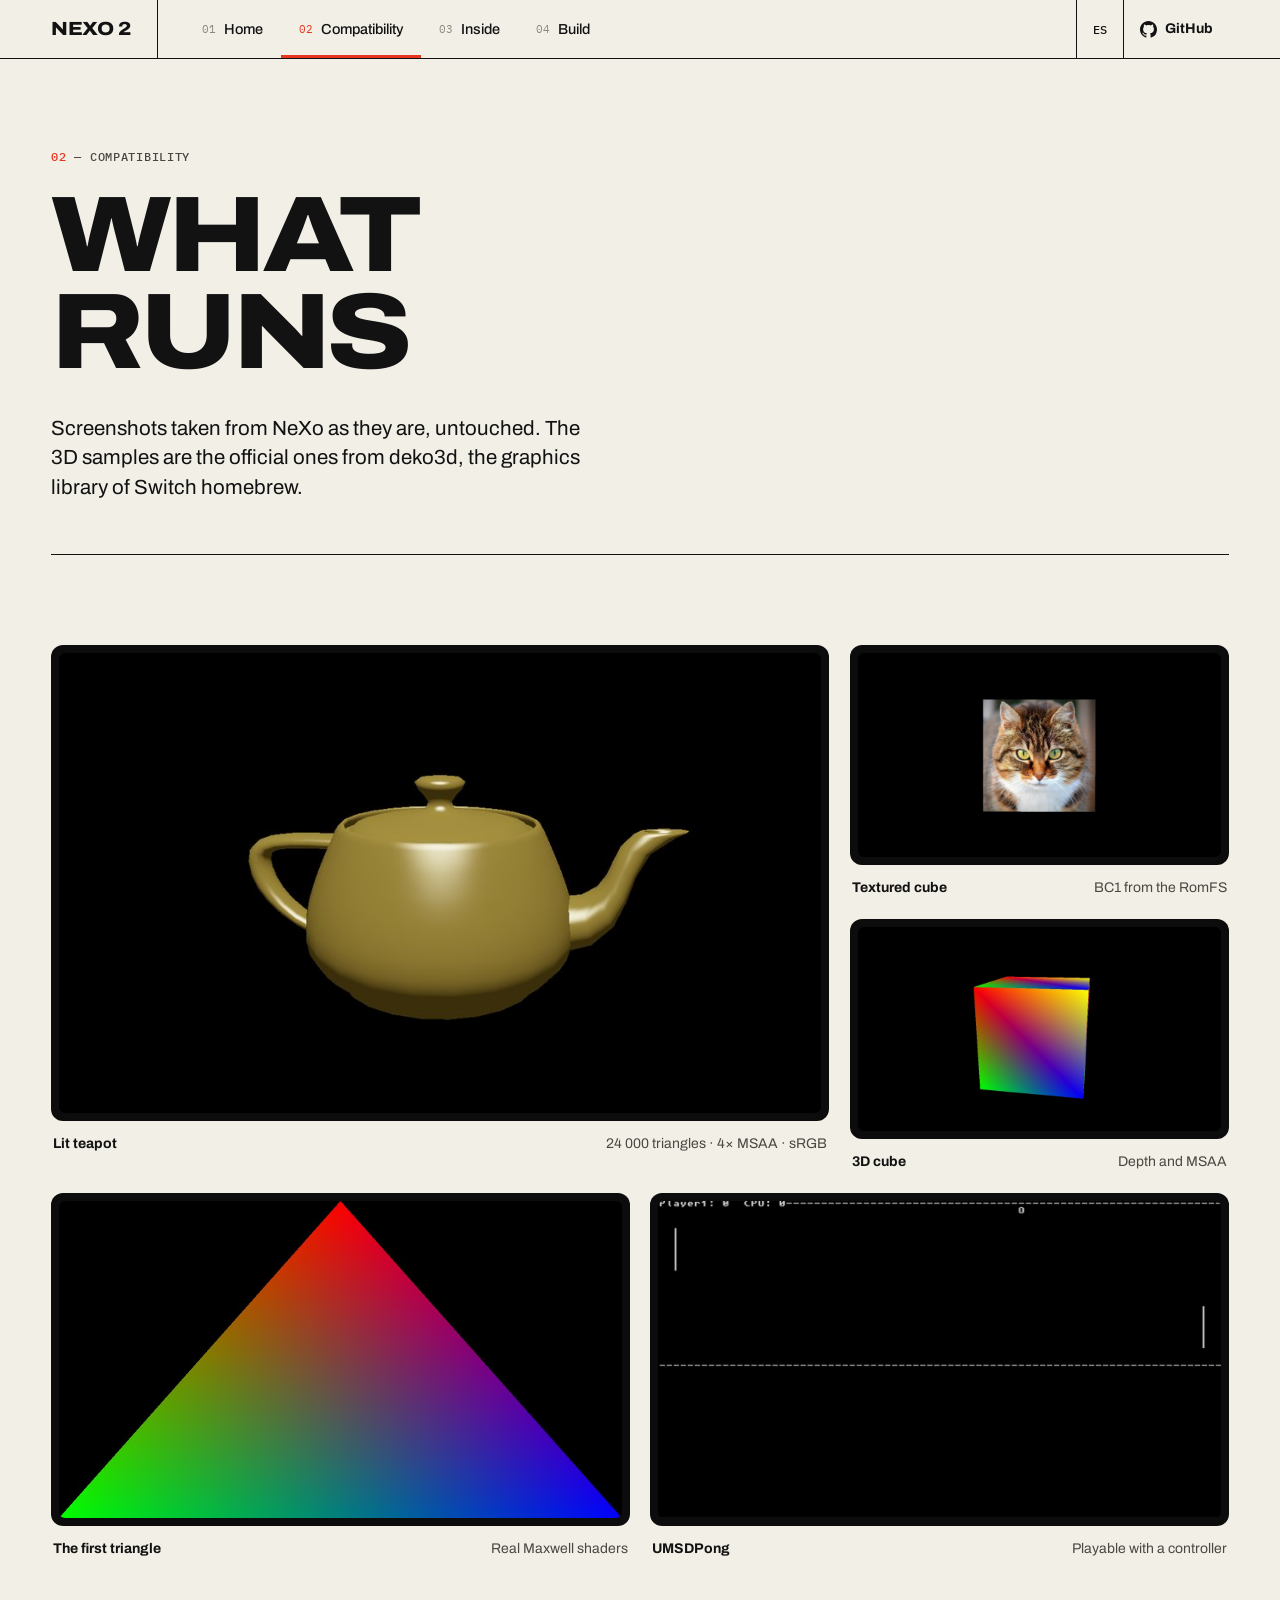
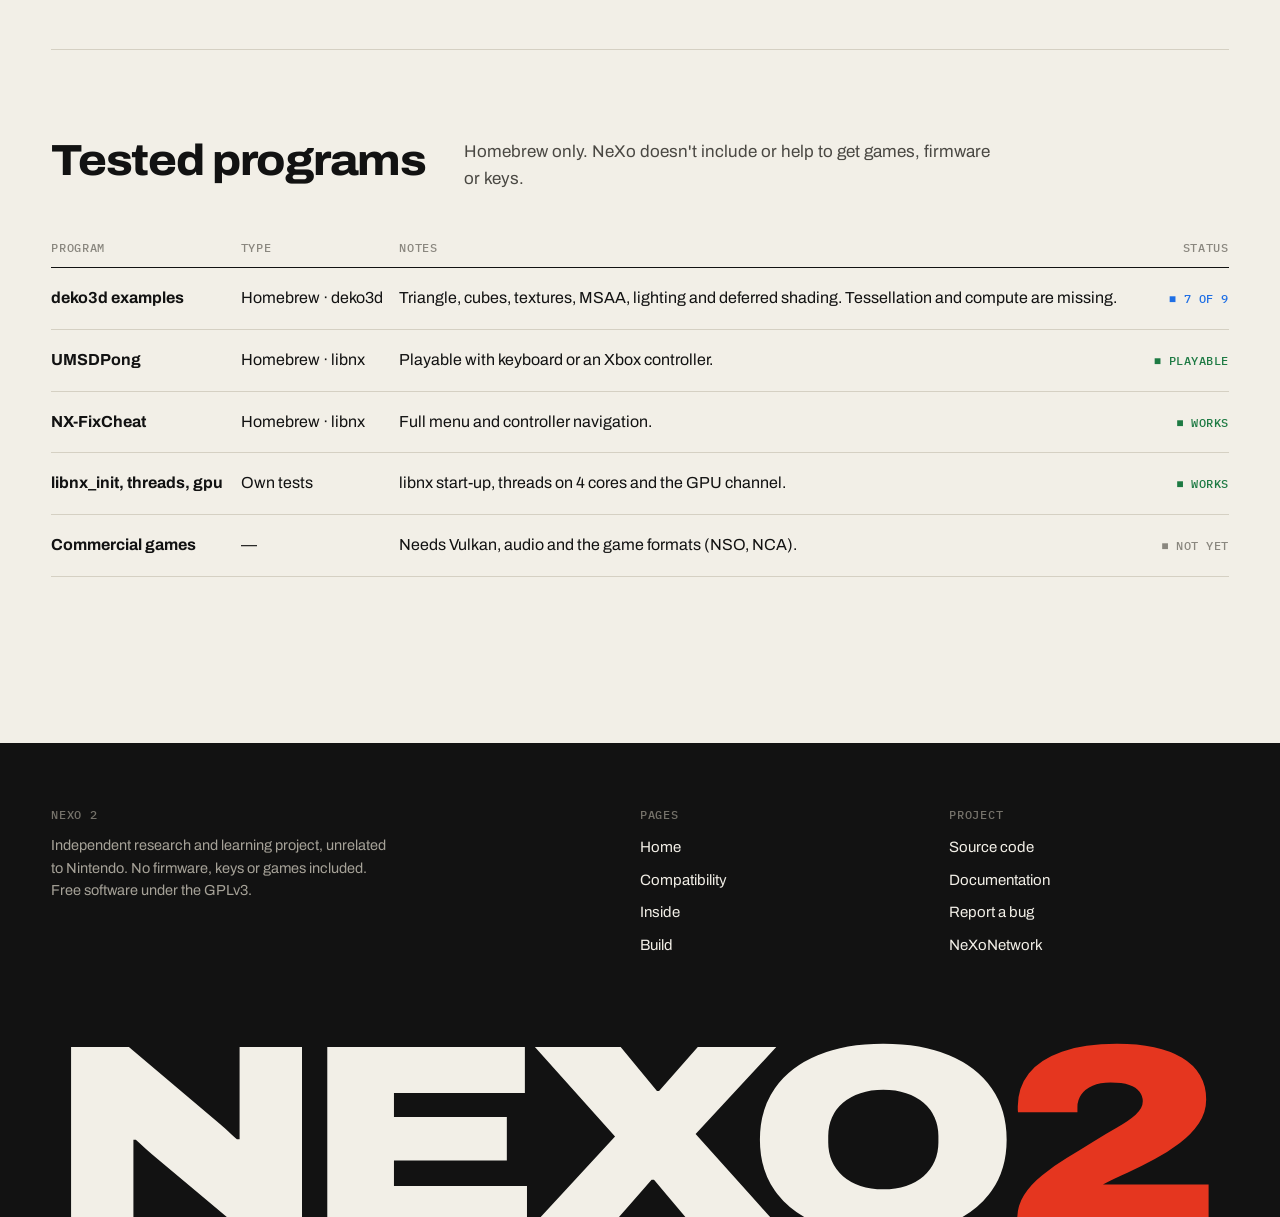
==== compatibilidad.html @ 22debaeb "Redesign NeXo 2 site into multi-page layout The project site has been reworked into a cleaner, multi" ====
<!DOCTYPE html>
<html lang="es">
<head>
  <meta charset="UTF-8">
  <meta name="viewport" content="width=device-width, initial-scale=1">
  <title data-i18n="meta.compat">Compatibilidad — NeXo 2</title>
  <meta name="description" content="Lo que ya funciona en NeXo 2: capturas reales y la lista de programas probados.">
  <meta name="theme-color" content="#f2efe7">
  <meta property="og:title" content="Compatibilidad — NeXo 2">
  <meta property="og:description" content="Lo que ya funciona en NeXo 2: capturas reales y la lista de programas probados.">
  <meta property="og:image" content="assets/og.jpg">
  <meta property="og:type" content="website">
  <meta name="twitter:card" content="summary_large_image">
  <link rel="icon" type="image/png" href="assets/favicon.png">
  <link rel="apple-touch-icon" href="assets/apple-touch-icon.png">
  <link rel="preload" href="assets/fonts/archivo.woff2" as="font" type="font/woff2" crossorigin>
  <link rel="stylesheet" href="style.css">
  <script>document.documentElement.classList.add("js")</script>
</head>
<body>
<a class="skip" href="#main" data-i18n="skip">Saltar al contenido</a>
<header class="top">
  <div class="page top-inner">
    <a class="mark" href="index.html" aria-label="NeXo 2, inicio"><img src="assets/logo.png" alt="" width="30" height="20">NeXo 2</a>
    <nav class="menu" id="menu" aria-label="Principal">
      <a href="index.html"><span>01</span><em data-i18n="nav.home" style="font-style:normal">Inicio</em></a>
      <a href="compatibilidad.html" aria-current="page"><span>02</span><em data-i18n="nav.compat" style="font-style:normal">Compatibilidad</em></a>
      <a href="por-dentro.html"><span>03</span><em data-i18n="nav.inside" style="font-style:normal">Por dentro</em></a>
      <a href="compilar.html"><span>04</span><em data-i18n="nav.build" style="font-style:normal">Compilar</em></a>
    </nav>
    <div class="tools">
      <button class="lang" id="lang" type="button" aria-label="Cambiar idioma / Change language">EN</button>
      <a class="gh" href="https://github.com/NeXoNetwork/NeXo2-emu"><svg viewBox="0 0 16 16" aria-hidden="true"><path d="M8 0C3.58 0 0 3.58 0 8c0 3.54 2.29 6.53 5.47 7.59.4.07.55-.17.55-.38 0-.19-.01-.82-.01-1.49-2.01.37-2.53-.49-2.69-.94-.09-.23-.48-.94-.82-1.13-.28-.15-.68-.52-.01-.53.63-.01 1.08.58 1.23.82.72 1.21 1.87.87 2.33.66.07-.52.28-.87.51-1.07-1.78-.2-3.64-.89-3.64-3.95 0-.87.31-1.59.82-2.15-.08-.2-.36-1.02.08-2.12 0 0 .67-.21 2.2.82.64-.18 1.32-.27 2-.27.68 0 1.36.09 2 .27 1.53-1.04 2.2-.82 2.2-.82.44 1.1.16 1.92.08 2.12.51.56.82 1.27.82 2.15 0 3.07-1.87 3.75-3.65 3.95.29.25.54.73.54 1.48 0 1.07-.01 1.93-.01 2.2 0 .21.15.46.55.38A8.013 8.013 0 0016 8c0-4.42-3.58-8-8-8z"/></svg><b>GitHub</b></a>
      <button class="burger" id="burger" type="button" aria-label="Menú" aria-expanded="false" aria-controls="menu"><i></i><i></i></button>
    </div>
  </div>
</header>

<main id="main" class="page">
  <section class="page-head reveal-group">
    <div class="page-head-grid">
      <div>
        <span class="label"><span class="red">02</span> — <span data-i18n="nav.compat">Compatibilidad</span></span>
        <h1 class="title" data-i18n-lines="nav.compat.h"><span class="line"><span style="--d:0.00s">Lo que</span></span><span class="line"><span style="--d:0.08s">ya corre</span></span></h1>
        <p class="lede reveal" style="--d:.25s" data-i18n="compat.lede">Capturas sacadas de NeXo tal cual, sin retocar. Los ejemplos 3D son los oficiales de deko3d, la librería gráfica del homebrew de Switch.</p>
      </div>
      
    </div>
  </section>

  <section class="block">
    <div class="shots">
      <figure class="shot big reveal" style="--d:0s">
        <div class="frame"><div><img src="assets/shot-teapot.jpg" alt="Tetera con luz" loading="lazy" width="960" height="540"></div></div>
        <figcaption><b data-i18n="c.teapot.t">Tetera con luz</b><span data-i18n="c.teapot">24&nbsp;000 triángulos · 4× MSAA · sRGB</span></figcaption>
      </figure>
      <figure class="shot  reveal" style="--d:.08s">
        <div class="frame"><div><img src="assets/shot-texture.jpg" alt="Cubo con textura" loading="lazy" width="960" height="540"></div></div>
        <figcaption><b data-i18n="c.tex.t">Cubo con textura</b><span data-i18n="c.tex">BC1 desde la RomFS</span></figcaption>
      </figure>
      <figure class="shot  reveal" style="--d:.16s">
        <div class="frame"><div><img src="assets/shot-msaa.jpg" alt="Cubo 3D" loading="lazy" width="960" height="540"></div></div>
        <figcaption><b data-i18n="c.msaa.t">Cubo 3D</b><span data-i18n="c.msaa">Profundidad y MSAA</span></figcaption>
      </figure>
      <figure class="shot half reveal" style="--d:0s">
        <div class="frame"><div><img src="assets/shot-triangle.jpg" alt="El primer triángulo" loading="lazy" width="960" height="540"></div></div>
        <figcaption><b data-i18n="c.tri.t">El primer triángulo</b><span data-i18n="c.tri">Shaders Maxwell reales</span></figcaption>
      </figure>
      <figure class="shot half reveal" style="--d:.08s">
        <div class="frame"><div><img src="assets/screen-pong.png" alt="UMSDPong" loading="lazy" width="960" height="540"></div></div>
        <figcaption><b data-i18n="c.pong.t">UMSDPong</b><span data-i18n="c.pong">Jugable con mando</span></figcaption>
      </figure>
    </div>
  </section>

  <section class="block">
    <div class="block-head reveal">
      <h2 data-i18n="c.list">Programas probados</h2>
      <p data-i18n="c.listnote">Sólo homebrew. NeXo no incluye ni ayuda a conseguir juegos, firmware ni claves.</p>
    </div>
    <table class="table reveal">
      <thead><tr><th data-i18n="c.th1">Programa</th><th data-i18n="c.th2">Tipo</th><th data-i18n="c.th3">Notas</th><th data-i18n="c.th4">Estado</th></tr></thead>
      <tbody>
        <tr><td>deko3d examples</td><td>Homebrew · deko3d</td><td data-i18n="c.n1">Triángulo, cubos, texturas, MSAA, iluminación y deferred shading. Faltan teselado y compute.</td><td><span class="state part" data-i18n="c.s1">7 de 9</span></td></tr>
        <tr><td>UMSDPong</td><td>Homebrew · libnx</td><td data-i18n="c.n2">Se juega con teclado o mando de Xbox.</td><td><span class="state ok" data-i18n="c.s2">Jugable</span></td></tr>
        <tr><td>NX-FixCheat</td><td>Homebrew · libnx</td><td data-i18n="c.n3">Menú completo y navegación con el mando.</td><td><span class="state ok" data-i18n="c.s3">Funciona</span></td></tr>
        <tr><td>libnx_init, threads, gpu</td><td data-i18n="c.own">Tests propios</td><td data-i18n="c.n4">Arranque de libnx, hilos en 4 núcleos y canal de la GPU.</td><td><span class="state ok" data-i18n="c.s3">Funciona</span></td></tr>
        <tr><td data-i18n="c.games">Juegos comerciales</td><td>—</td><td data-i18n="c.n5">Faltan Vulkan, audio y los formatos de juego (NSO, NCA).</td><td><span class="state no" data-i18n="c.s5">Todavía no</span></td></tr>
      </tbody>
    </table>
  </section>
</main>
<footer class="foot">
  <div class="page">
    <div class="foot-grid">
      <div>
        <h4 data-i18n="foot.about">NeXo 2</h4>
        <p data-i18n="foot.legal">Proyecto independiente de investigación y aprendizaje, sin relación con Nintendo. No incluye firmware, claves ni juegos. Software libre bajo GPLv3.</p>
      </div>
      <div>
        <h4 data-i18n="foot.pages">Páginas</h4>
        <ul>
          <li><a href="index.html" data-i18n="nav.home">Inicio</a></li>
          <li><a href="compatibilidad.html" data-i18n="nav.compat">Compatibilidad</a></li>
          <li><a href="por-dentro.html" data-i18n="nav.inside">Por dentro</a></li>
          <li><a href="compilar.html" data-i18n="nav.build">Compilar</a></li>
        </ul>
      </div>
      <div>
        <h4 data-i18n="foot.project">Proyecto</h4>
        <ul>
          <li><a href="https://github.com/NeXoNetwork/NeXo2-emu" data-i18n="foot.code">Código fuente</a></li>
          <li><a href="https://github.com/NeXoNetwork/NeXo2-emu/tree/main/docs" data-i18n="foot.docs">Documentación</a></li>
          <li><a href="https://github.com/NeXoNetwork/NeXo2-emu/issues" data-i18n="foot.bug">Reportar un error</a></li>
          <li><a href="https://github.com/NeXoNetwork">NeXoNetwork</a></li>
        </ul>
      </div>
    </div>
    <p class="foot-word" aria-hidden="true">NeXo<span>2</span></p>
  </div>
</footer>
<script src="main.js"></script>
</body>
</html>
---- style.css ----
/* NeXo 2 — web
   Claro y editorial: papel, tinta y un solo rojo. Fuentes alojadas aqui mismo
   (Archivo e IBM Plex Mono, licencia SIL OFL), sin depender de servicios externos. */

@font-face {
  font-family: "Archivo";
  src: url("assets/fonts/archivo.woff2") format("woff2-variations"), url("assets/fonts/archivo.woff2") format("woff2");
  font-weight: 100 900;
  font-stretch: 62% 125%;
  font-display: swap;
}
@font-face { font-family: "Plex Mono"; src: url("assets/fonts/plex-mono-400.woff2") format("woff2"); font-weight: 400; font-display: swap; }
@font-face { font-family: "Plex Mono"; src: url("assets/fonts/plex-mono-500.woff2") format("woff2"); font-weight: 500; font-display: swap; }

:root {
  --paper: #f2efe7;
  --paper-2: #e9e5da;
  --ink: #121212;
  --ink-2: #4a4843;
  --ink-3: #8a877f;
  --rule: #d5d0c3;
  --red: #e5361f;
  --blue: #1f6fe5;
  --ok: #1d7a43;
  --sans: "Archivo", "Helvetica Neue", Arial, sans-serif;
  --mono: "Plex Mono", ui-monospace, Consolas, monospace;
  --ease: cubic-bezier(.2, .75, .1, 1);
  --pad: clamp(20px, 4vw, 56px);
}

@view-transition { navigation: auto; }   /* fundido suave entre paginas (navegadores que lo soportan) */
::view-transition-old(root) { animation: vt-out .28s ease both; }
::view-transition-new(root) { animation: vt-in .45s var(--ease) both; }
@keyframes vt-out { to { opacity: 0; transform: translateY(-6px); } }
@keyframes vt-in { from { opacity: 0; transform: translateY(10px); } }

*, *::before, *::after { box-sizing: border-box; }
html { -webkit-text-size-adjust: 100%; }
body {
  margin: 0; background: var(--paper); color: var(--ink);
  font: 400 17px/1.55 var(--sans); font-stretch: 100%;
  -webkit-font-smoothing: antialiased;
}
img { display: block; max-width: 100%; height: auto; }
a { color: inherit; }
::selection { background: var(--red); color: var(--paper); }
:focus-visible { outline: 2px solid var(--red); outline-offset: 3px; }
code, .mono { font-family: var(--mono); font-size: .88em; }

.page { padding-inline: var(--pad); max-width: 1440px; margin: 0 auto; }
.skip { position: absolute; left: -999px; }
.skip:focus { left: 16px; top: 12px; z-index: 99; background: var(--ink); color: var(--paper); padding: 8px 12px; }

/* ---------- Cabecera ---------- */
.top {
  position: sticky; top: 0; z-index: 40; background: var(--paper);
  border-bottom: 1px solid var(--ink);
}
.top-inner { display: grid; grid-template-columns: auto 1fr auto; align-items: stretch; height: 58px; }
.mark {
  display: flex; align-items: center; gap: 10px; padding-right: 26px; margin-right: 26px;
  border-right: 1px solid var(--ink); text-decoration: none;
  font-weight: 800; font-stretch: 112%; font-size: 19px; letter-spacing: -.02em; text-transform: uppercase;
}
.mark img { display: none; }
.menu { display: flex; align-items: stretch; }
.menu a {
  display: flex; align-items: center; gap: 8px; padding: 0 18px; text-decoration: none;
  font-size: 14.5px; font-weight: 500; position: relative; overflow: hidden;
}
.menu a span { font: 400 11px var(--mono); color: var(--ink-3); }
.menu a::before {
  content: ""; position: absolute; left: 0; right: 0; bottom: 0; height: 3px; background: var(--red);
  transform: scaleX(0); transform-origin: right; transition: transform .45s var(--ease);
}
.menu a:hover::before { transform: scaleX(1); transform-origin: left; }
.menu a[aria-current="page"]::before { transform: scaleX(1); }
.menu a[aria-current="page"] span { color: var(--red); }
.tools { display: flex; align-items: center; gap: 0; }
.tools > * { height: 100%; display: flex; align-items: center; padding: 0 16px; border-left: 1px solid var(--ink); }
.lang { background: none; border: 0; border-left: 1px solid var(--ink); font: 500 12px var(--mono); cursor: pointer; color: var(--ink); }
.lang:hover, .gh:hover { background: var(--ink); color: var(--paper); }
.gh { text-decoration: none; font-size: 14px; font-weight: 600; gap: 8px; transition: background .2s, color .2s; }
.gh svg { width: 17px; height: 17px; fill: currentColor; }
.burger { display: none; background: none; border: 0; border-left: 1px solid var(--ink); cursor: pointer; padding: 0 18px; }
.burger i { display: block; width: 20px; height: 2px; background: var(--ink); margin: 5px 0; transition: transform .3s var(--ease); }
.burger[aria-expanded="true"] i:first-child { transform: translateY(3.5px) rotate(45deg); }
.burger[aria-expanded="true"] i:last-child { transform: translateY(-3.5px) rotate(-45deg); }

/* ---------- Tipografia grande ---------- */
.label { font: 500 12px/1.3 var(--mono); letter-spacing: .06em; text-transform: uppercase; color: var(--ink-2); }
.label .red { color: var(--red); }
.display {
  margin: 0; font-weight: 850; font-stretch: 118%; text-transform: uppercase;
  font-size: clamp(54px, 11.5vw, 186px); line-height: .84; letter-spacing: -.045em;
}
.display .red { color: var(--red); }
h1.title {
  margin: 0; font-weight: 820; font-stretch: 115%; text-transform: uppercase;
  font-size: clamp(46px, 8.4vw, 132px); line-height: .86; letter-spacing: -.04em;
}
h2 { margin: 0; font-weight: 780; font-stretch: 108%; font-size: clamp(28px, 3.4vw, 46px); line-height: 1; letter-spacing: -.03em; }
h3 { margin: 0; font-weight: 700; font-size: 21px; letter-spacing: -.015em; }
.lede { font-size: clamp(18px, 1.6vw, 22px); line-height: 1.45; max-width: 46ch; color: var(--ink); }
.body-muted { color: var(--ink-2); }

/* Lineas que suben al entrar */
.line { display: block; overflow: hidden; padding-bottom: .04em; }
.line > span { display: block; transform: translateY(105%); transition: transform 1s var(--ease); transition-delay: var(--d, 0s); }
.is-in .line > span, .no-js .line > span { transform: none; }

/* ---------- Portada (inicio) ---------- */
.hero { padding: clamp(36px, 6vw, 80px) 0 0; }
.hero-meta { display: flex; justify-content: space-between; flex-wrap: wrap; gap: 10px 30px; margin-bottom: clamp(26px, 4vw, 48px); }
.hero-grid { display: grid; grid-template-columns: 1fr minmax(300px, 44%); gap: clamp(26px, 4vw, 60px); align-items: end; margin-top: clamp(30px, 5vw, 60px); }
.hero-grid .lede { margin: 0 0 28px; }
.actions { display: flex; flex-wrap: wrap; gap: 12px; }
.btn {
  display: inline-flex; align-items: center; gap: 12px; padding: 15px 22px; text-decoration: none;
  background: var(--ink); color: var(--paper); font-weight: 600; font-size: 15.5px;
  border: 1px solid var(--ink); transition: background .25s, color .25s;
}
.btn::after { content: "↗"; font-family: var(--mono); transition: transform .35s var(--ease); }
.btn:hover { background: var(--red); border-color: var(--red); }
.btn:hover::after { transform: translate(2px, -2px); }
.btn.line-btn { background: none; color: var(--ink); }
.btn.line-btn::after { content: "→"; }
.btn.line-btn:hover { background: var(--ink); color: var(--paper); border-color: var(--ink); }
.btn.line-btn:hover::after { transform: translateX(3px); }

/* Pantalla con capturas reales que se van turnando */
.screen {
  position: relative; margin: 0; background: #0c0c0c; border-radius: 18px; padding: 12px;
  box-shadow: 0 1px 0 #000, 0 30px 60px -30px rgba(0, 0, 0, .45);
}
.screen-inner { position: relative; aspect-ratio: 16 / 9; overflow: hidden; border-radius: 8px; background: #000; }
.screen-inner img { position: absolute; inset: 0; width: 100%; height: 100%; object-fit: cover; opacity: 0; transform: scale(1.03); transition: opacity 1s ease, transform 4s linear; }
.screen-inner img.on { opacity: 1; transform: scale(1); }
.screen figcaption { display: flex; justify-content: space-between; gap: 12px; margin-top: 12px; color: #9a978f; font: 400 11.5px var(--mono); padding: 0 4px 2px; }
.screen figcaption b { color: #e9e6de; font-weight: 500; }
.dots { display: flex; gap: 6px; align-items: center; }
.dots i { width: 6px; height: 6px; border-radius: 50%; background: #444; transition: background .3s, width .3s; }
.dots i.on { background: var(--red); width: 18px; border-radius: 3px; }

/* Cifras */
.facts { display: grid; grid-template-columns: repeat(4, 1fr); border-top: 1px solid var(--ink); margin-top: clamp(48px, 7vw, 96px); }
.fact { padding: 22px 22px 26px 0; }
.fact + .fact { border-left: 1px solid var(--rule); padding-left: 22px; }
.fact b { display: block; font-weight: 820; font-stretch: 112%; font-size: clamp(40px, 5vw, 72px); line-height: 1; letter-spacing: -.04em; font-variant-numeric: tabular-nums; }
.fact > span { display: block; margin-top: 12px; color: var(--ink-2); font-size: 14.5px; max-width: 28ch; }

/* Indice: filas grandes que llevan a cada pagina */
.index { margin: clamp(60px, 9vw, 120px) 0 0; border-top: 1px solid var(--ink); }
.index a {
  display: grid; grid-template-columns: 90px 1fr auto; align-items: center; gap: 20px;
  padding: clamp(18px, 2.4vw, 30px) 0; border-bottom: 1px solid var(--ink); text-decoration: none;
  position: relative; isolation: isolate;
}
.index a::before {
  content: ""; position: absolute; inset: 0 calc(var(--pad) * -1); z-index: -1; background: var(--ink);
  transform: scaleY(0); transform-origin: bottom; transition: transform .5s var(--ease);
}
.index a:hover { color: var(--paper); }
.index a:hover::before { transform: scaleY(1); }
.index .n { font: 500 13px var(--mono); color: var(--red); }
.index .t { font-weight: 800; font-stretch: 115%; text-transform: uppercase; font-size: clamp(30px, 5vw, 70px); line-height: 1; letter-spacing: -.035em; }
.index .d { font-size: 15px; color: var(--ink-2); max-width: 30ch; text-align: right; transition: color .3s; }
.index a:hover .d { color: #bdb9ae; }
.index .arrow { display: inline-block; margin-left: 14px; font-family: var(--mono); transition: transform .4s var(--ease); }
.index a:hover .arrow { transform: translateX(8px); }

/* ---------- Cabecera de pagina interior ---------- */
.page-head { padding: clamp(40px, 7vw, 96px) 0 clamp(30px, 4vw, 56px); border-bottom: 1px solid var(--ink); }
.page-head .label { margin-bottom: 26px; display: block; }
.page-head .lede { margin: 30px 0 0; }
.page-head-grid { display: grid; grid-template-columns: 1fr minmax(260px, 38%); gap: 40px; align-items: end; }

.block { padding: clamp(46px, 7vw, 96px) 0; border-bottom: 1px solid var(--rule); }
.block:last-of-type { border-bottom: 0; }
.block-head { display: grid; grid-template-columns: 1fr 2fr; gap: 30px; margin-bottom: clamp(28px, 4vw, 48px); align-items: start; }
.block-head p { margin: 0; color: var(--ink-2); max-width: 54ch; }

/* ---------- Compatibilidad ---------- */
.shots { display: grid; grid-template-columns: repeat(12, 1fr); gap: clamp(14px, 1.6vw, 22px); }
.shot { margin: 0; grid-column: span 4; }
.shot.big { grid-column: span 8; grid-row: span 2; }
.shot.half { grid-column: span 6; }
.shot .frame { background: #0c0c0c; padding: 8px; border-radius: 12px; overflow: hidden; }
.shot .frame div { overflow: hidden; border-radius: 6px; aspect-ratio: 16 / 9; }
.shot.big .frame div { aspect-ratio: auto; height: 100%; }
.shot.big .frame { height: calc(100% - 52px); }
.shot img { width: 100%; height: 100%; object-fit: cover; transition: transform 1.2s var(--ease); }
.shot:hover img { transform: scale(1.05); }
.shot figcaption { display: flex; justify-content: space-between; gap: 14px; padding: 12px 2px 0; font-size: 14px; }
.shot figcaption b { font-weight: 700; }
.shot figcaption span { color: var(--ink-2); text-align: right; }

.table { width: 100%; border-collapse: collapse; font-size: 16px; }
.table th { text-align: left; font: 500 11.5px var(--mono); text-transform: uppercase; letter-spacing: .06em; color: var(--ink-3); padding: 0 12px 12px 0; border-bottom: 1px solid var(--ink); }
.table td { padding: 18px 12px 18px 0; border-bottom: 1px solid var(--rule); vertical-align: top; }
.table td:first-child { font-weight: 700; }
.table td:last-child, .table th:last-child { text-align: right; padding-right: 0; }
.table tr { transition: background .2s; }
.table tbody tr:hover { background: var(--paper-2); }
.state { font: 500 12px var(--mono); text-transform: uppercase; letter-spacing: .04em; white-space: nowrap; }
.state::before { content: "■ "; }
.state.ok { color: var(--ok); }
.state.part { color: var(--blue); }
.state.no { color: var(--ink-3); }

/* ---------- Por dentro ---------- */
.layers { list-style: none; margin: 0; padding: 0; counter-reset: layer; }
.layer {
  display: grid; grid-template-columns: 110px 1fr 1.25fr; gap: clamp(16px, 3vw, 40px);
  padding: clamp(26px, 3.4vw, 42px) 0; border-top: 1px solid var(--ink); align-items: start;
}
.layer:last-child { border-bottom: 1px solid var(--ink); }
.layer .tag { font: 500 13px var(--mono); color: var(--red); padding-top: 8px; }
.layer h3 { font-weight: 800; font-stretch: 112%; font-size: clamp(26px, 3vw, 40px); line-height: 1; letter-spacing: -.03em; text-transform: uppercase; }
.layer p { margin: 0; color: var(--ink-2); }
.layer ul { margin: 12px 0 0; padding: 0; list-style: none; display: flex; flex-wrap: wrap; gap: 6px; }
.layer li { font: 400 12px var(--mono); border: 1px solid var(--rule); padding: 4px 8px; }

.road { list-style: none; margin: 0; padding: 0; }
.road li {
  display: grid; grid-template-columns: 110px 1fr auto; gap: 20px; align-items: baseline;
  padding: 16px 0; border-bottom: 1px solid var(--rule);
}
.road .k { font: 500 12px var(--mono); color: var(--ink-3); }
.road b { font-weight: 700; font-size: 19px; }
.road .s { color: var(--ink-2); font-size: 15px; }
.road .st { font: 500 11.5px var(--mono); text-transform: uppercase; letter-spacing: .05em; white-space: nowrap; }
.road .done .st { color: var(--ok); }
.road .now .st { color: var(--blue); }
.road .now .st::before { content: ""; display: inline-block; width: 7px; height: 7px; border-radius: 50%; background: var(--blue); margin-right: 8px; animation: beat 1.6s ease-in-out infinite; }
.road .next .st { color: var(--ink-3); }
.road .next b { color: var(--ink-2); }
@keyframes beat { 50% { opacity: .25; } }
.bar { height: 6px; background: var(--paper-2); margin: 0 0 28px; position: relative; overflow: hidden; }
.bar i { position: absolute; inset: 0 auto 0 0; width: var(--w, 0%); background: var(--ink); transition: width 1.6s var(--ease); }
.bar-legend { display: flex; justify-content: space-between; font: 500 12px var(--mono); color: var(--ink-2); margin-bottom: 10px; }

.term { background: #111; color: #d9d6cd; border-radius: 12px; overflow: hidden; }
.term-head { display: flex; justify-content: space-between; padding: 12px 18px; border-bottom: 1px solid #2a2a2a; font: 400 12px var(--mono); color: #8a877f; }
.term pre { margin: 0; padding: 20px 18px 24px; min-height: 250px; font: 400 13.5px/1.75 var(--mono); white-space: pre-wrap; }
.term .ok { color: #7bd88f; }
.term .dim { color: #6b6964; }
.term .sum { color: #fff; }
.caret { display: inline-block; width: 8px; height: 1.05em; vertical-align: -2px; background: #e9e6de; animation: blink 1s steps(1) infinite; }
@keyframes blink { 50% { opacity: 0; } }

/* ---------- Compilar ---------- */
.steps { list-style: none; margin: 0; padding: 0; counter-reset: step; }
.steps li { display: grid; grid-template-columns: 60px 1fr; gap: 16px; padding: 18px 0; border-top: 1px solid var(--rule); }
.steps li::before { counter-increment: step; content: "0" counter(step); font: 500 13px var(--mono); color: var(--red); padding-top: 3px; }
.steps b { display: block; font-weight: 700; }
.steps span { color: var(--ink-2); font-size: 15.5px; }
.code { background: #111; color: #e9e6de; border-radius: 12px; overflow: hidden; }
.code-head { display: flex; justify-content: space-between; align-items: center; padding: 10px 12px 10px 18px; border-bottom: 1px solid #2a2a2a; font: 400 12px var(--mono); color: #8a877f; }
.copy { font: 500 12px var(--mono); color: #111; background: #e9e6de; border: 0; padding: 7px 12px; cursor: pointer; transition: background .2s; }
.copy:hover { background: var(--red); color: #fff; }
.code pre { margin: 0; padding: 20px 18px; overflow-x: auto; font: 400 13.5px/1.95 var(--mono); }
.code .p { color: #6b6964; user-select: none; }
.two { display: grid; grid-template-columns: 1fr 1.15fr; gap: clamp(26px, 4vw, 64px); align-items: start; }
.note { margin-top: 26px; padding: 18px 20px; border-left: 3px solid var(--red); background: var(--paper-2); font-size: 15px; color: var(--ink-2); }
.legal-text p { max-width: 70ch; color: var(--ink-2); margin: 0 0 14px; }

/* ---------- Pie ---------- */
.foot { background: var(--ink); color: var(--paper); margin-top: clamp(40px, 6vw, 80px); padding-top: clamp(36px, 5vw, 64px); overflow: hidden; }
.foot-grid { display: grid; grid-template-columns: 2fr 1fr 1fr; gap: 30px; }
.foot p { margin: 0; color: #a6a298; font-size: 14.5px; max-width: 42ch; }
.foot h4 { margin: 0 0 12px; font: 500 11.5px var(--mono); text-transform: uppercase; letter-spacing: .06em; color: #75726a; }
.foot ul { list-style: none; margin: 0; padding: 0; display: grid; gap: 6px; }
.foot a { text-decoration: none; font-size: 15px; }
.foot a:hover { color: var(--red); }
.foot .foot-word {
  margin: clamp(40px, 6vw, 80px) 0 -.12em; font-weight: 900; font-stretch: 125%; text-transform: uppercase;
  font-size: clamp(80px, 21vw, 330px); line-height: .8; letter-spacing: -.055em; white-space: nowrap; color: var(--paper);
}
.foot-word span { color: var(--red); }

/* ---------- Aparecer al hacer scroll ---------- */
.js .reveal { opacity: 0; transform: translateY(24px); transition: opacity .9s var(--ease), transform .9s var(--ease); transition-delay: var(--d, 0s); }
.js .reveal.is-in { opacity: 1; transform: none; }
.js .wipe { clip-path: inset(0 0 100% 0); transition: clip-path 1.2s var(--ease); transition-delay: var(--d, 0s); }
.js .wipe.is-in { clip-path: inset(0 0 0 0); }

/* ---------- Pantallas pequenas ---------- */
@media (max-width: 1000px) {
  .hero-grid, .page-head-grid, .two { grid-template-columns: 1fr; }
  .facts { grid-template-columns: 1fr 1fr; }
  .fact:nth-child(3) { border-left: 0; padding-left: 0; }
  .fact:nth-child(n+3) { border-top: 1px solid var(--rule); }
  .block-head { grid-template-columns: 1fr; gap: 14px; }
  .layer { grid-template-columns: 80px 1fr; }
  .layer > div:last-child { grid-column: 2; }
  .shot, .shot.half { grid-column: span 6; }
  .shot.big { grid-column: span 12; grid-row: auto; }
  .shot.big .frame { height: auto; }
  .shot.big .frame div { aspect-ratio: 16 / 9; height: auto; }
  .foot-grid { grid-template-columns: 1fr 1fr; }
  .foot-grid > :first-child { grid-column: 1 / -1; }
}
@media (max-width: 760px) {
  body { font-size: 16px; }
  .top-inner { grid-template-columns: auto 1fr auto; }
  .mark { border-right: 0; margin-right: 0; }
  .menu {
    position: fixed; inset: 59px 0 auto 0; flex-direction: column; background: var(--paper);
    border-bottom: 1px solid var(--ink); clip-path: inset(0 0 100% 0); transition: clip-path .5s var(--ease);
  }
  .menu.open { clip-path: inset(0 0 0 0); }
  .menu a { padding: 18px var(--pad); border-top: 1px solid var(--rule); font-size: 22px; font-weight: 700; }
  .menu a::before { display: none; }
  .menu a[aria-current="page"] { color: var(--red); }
  .tools { grid-column: 3; }
  .gh b { display: none; }
  .burger { display: block; }
  .index a { grid-template-columns: 44px 1fr; }
  .index .d { grid-column: 2; text-align: left; }
  .index .t { font-size: clamp(24px, 7.2vw, 40px); }
  .shot, .shot.half { grid-column: span 12; }
  .table th:nth-child(2), .table td:nth-child(2) { display: none; }
  .layer { grid-template-columns: 1fr; gap: 10px; }
  .layer > div:last-child { grid-column: auto; }
  .road li { grid-template-columns: 1fr auto; }
  .road .k { display: none; }
  .road .s { grid-column: 1 / -1; grid-row: 2; }
  .foot-grid { grid-template-columns: 1fr; }
}

@media (prefers-reduced-motion: reduce) {
  *, *::before, *::after { animation: none !important; transition: none !important; }
  .js .reveal, .js .wipe { opacity: 1; transform: none; clip-path: none; }
  .line > span { transform: none; }
  @view-transition { navigation: none; }
}
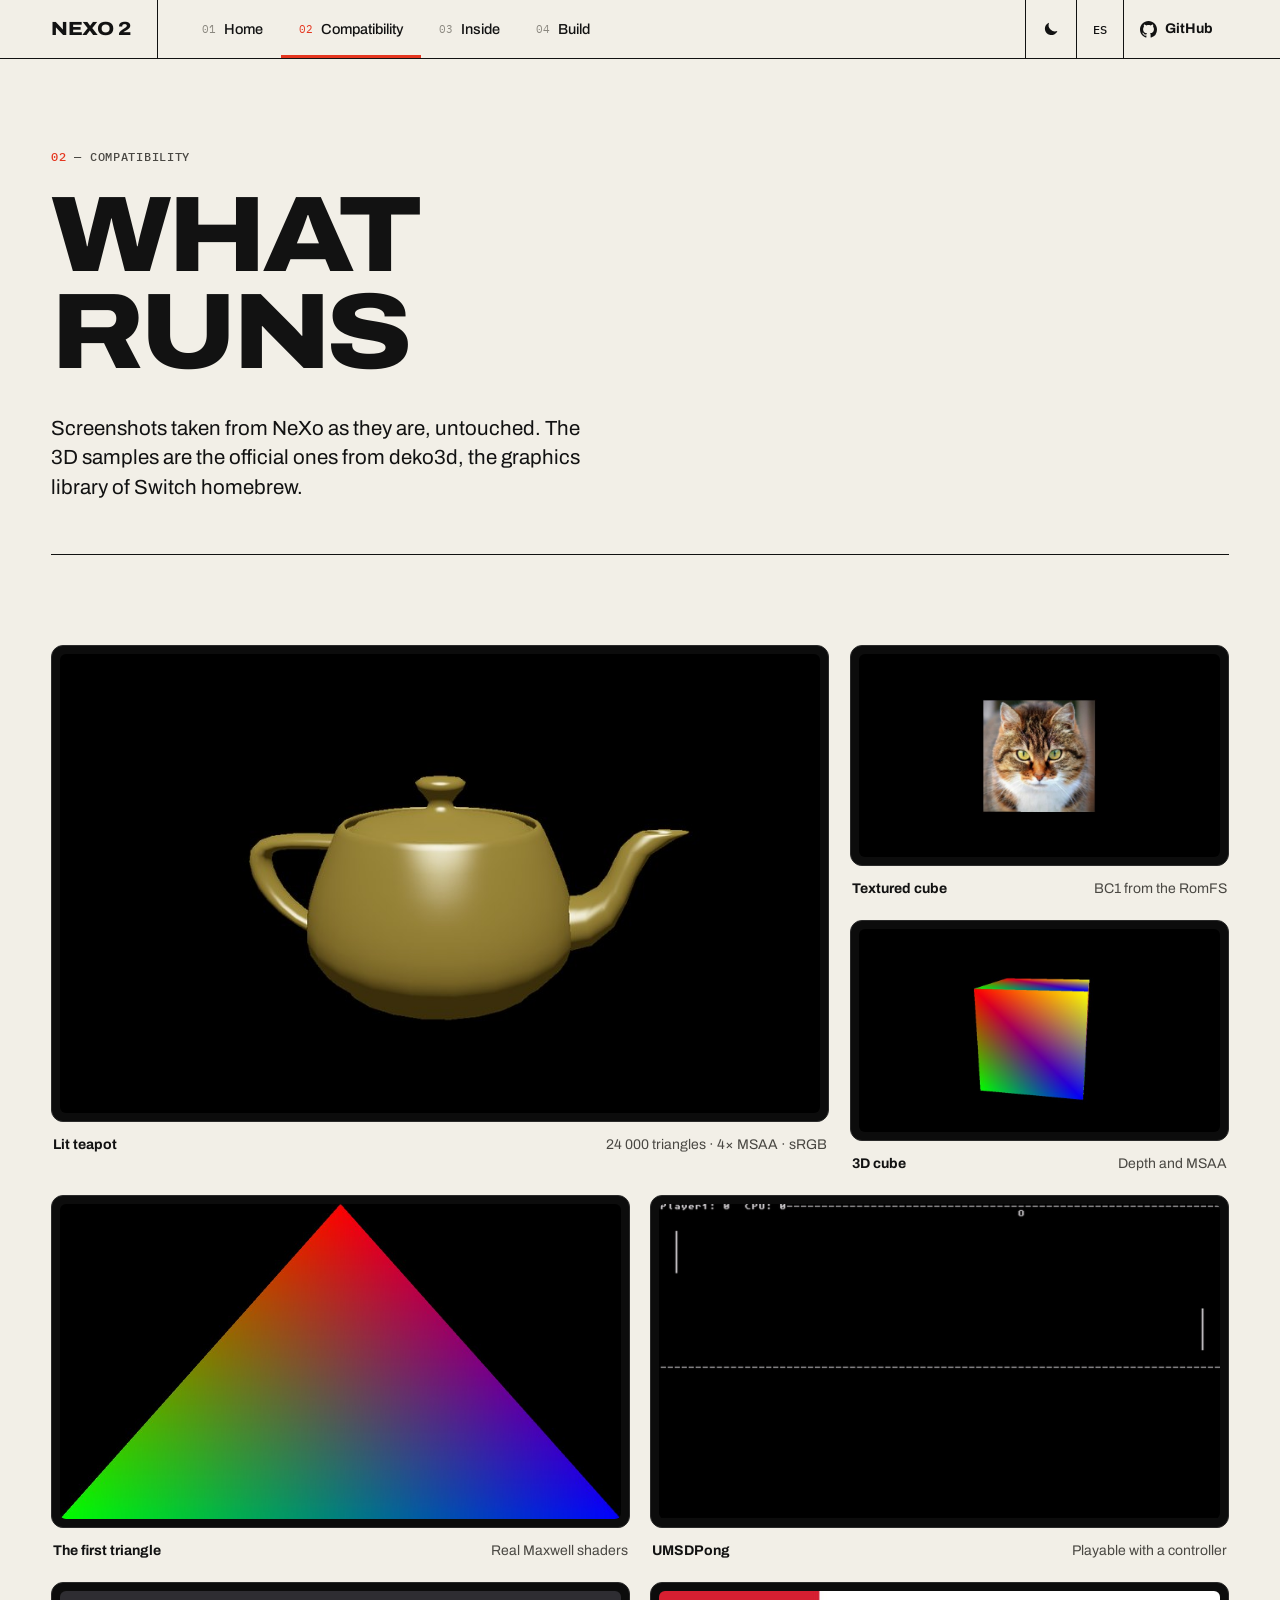
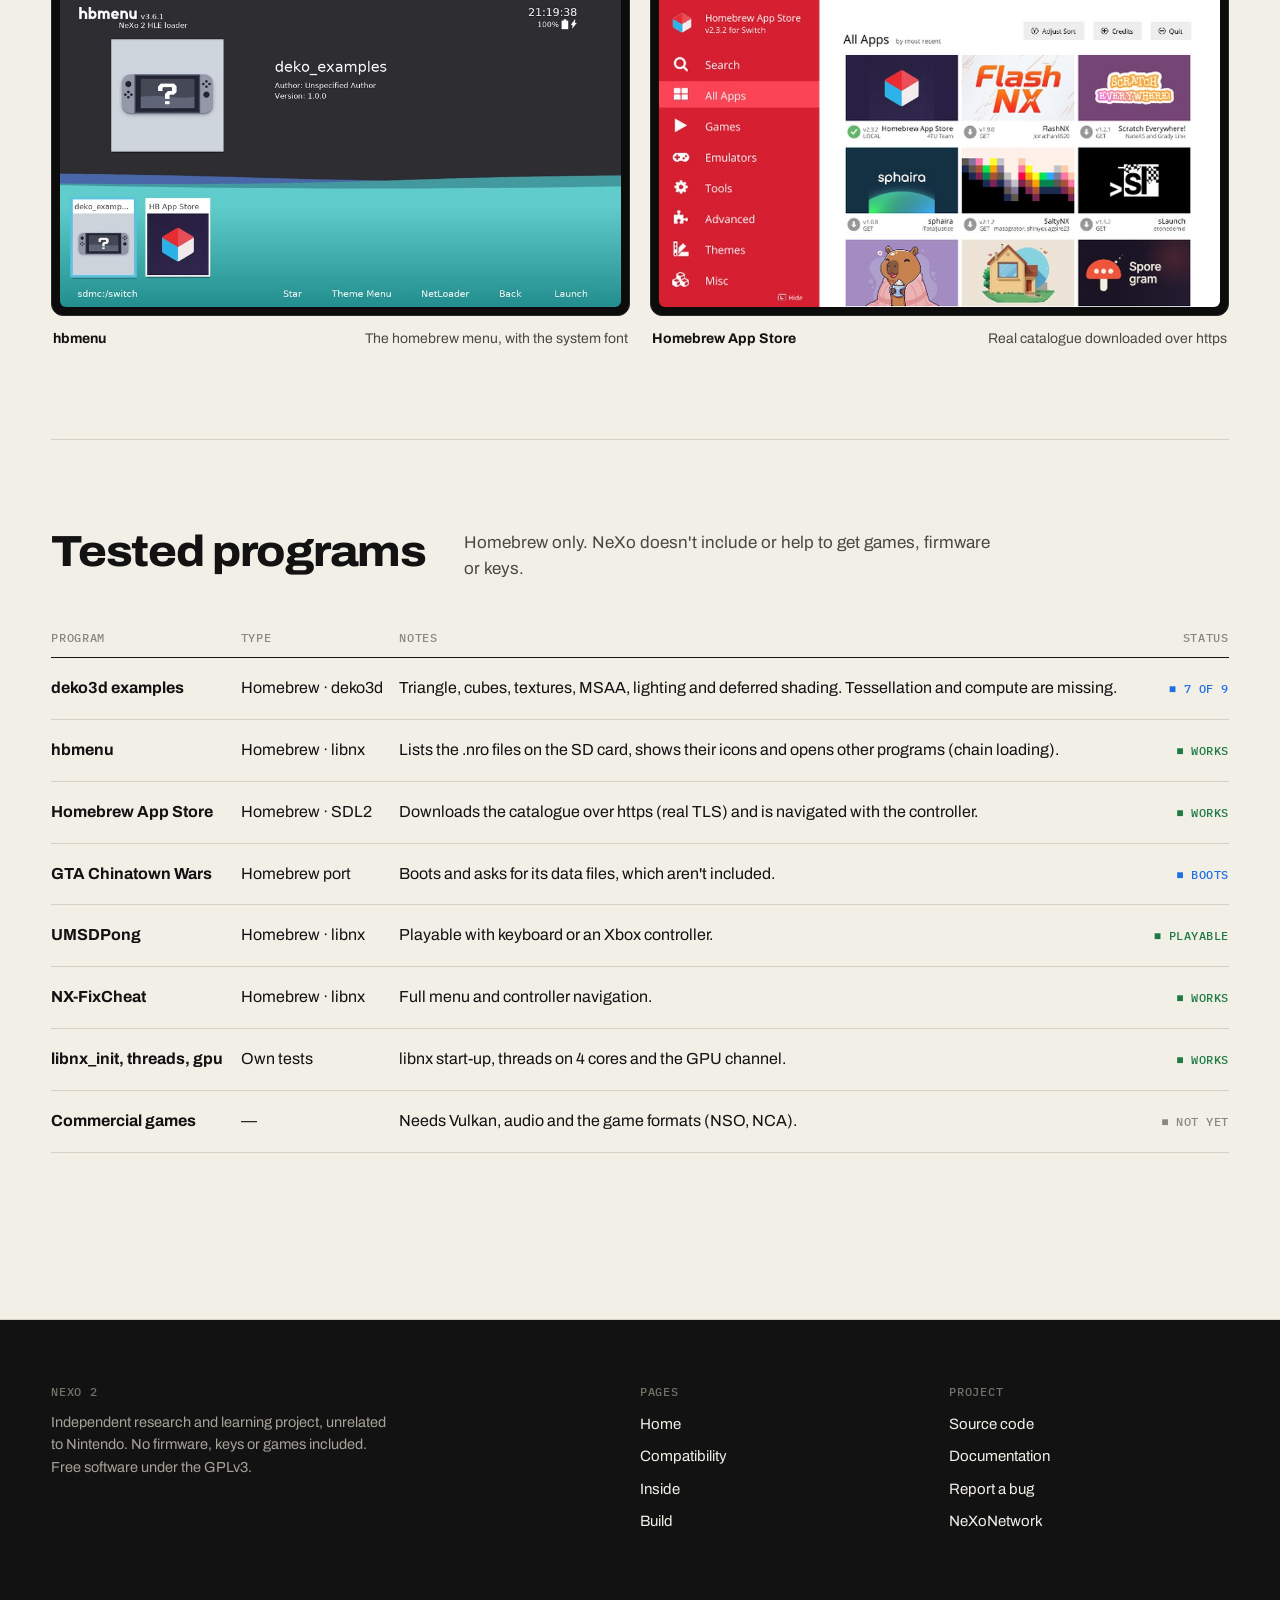
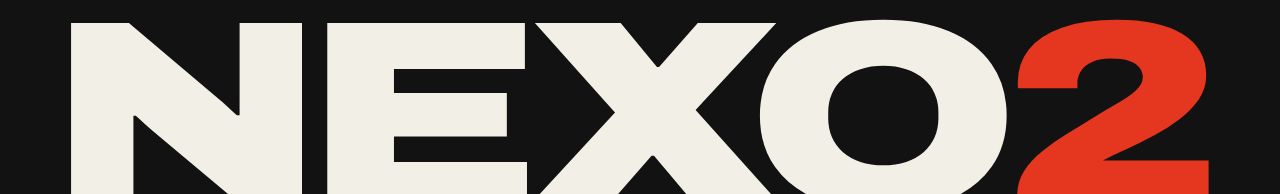
==== commit c77cff10: "Web: novedades y tema oscuro" ====
--- a/compatibilidad.html
+++ b/compatibilidad.html
@@ -5,7 +5,8 @@
   <meta name="viewport" content="width=device-width, initial-scale=1">
   <title data-i18n="meta.compat">Compatibilidad — NeXo 2</title>
   <meta name="description" content="Lo que ya funciona en NeXo 2: capturas reales y la lista de programas probados.">
-  <meta name="theme-color" content="#f2efe7">
+  <meta name="theme-color" content="#f2efe7" id="theme-color">
+  <meta name="color-scheme" content="light dark">
   <meta property="og:title" content="Compatibilidad — NeXo 2">
   <meta property="og:description" content="Lo que ya funciona en NeXo 2: capturas reales y la lista de programas probados.">
   <meta property="og:image" content="assets/og.jpg">
@@ -15,7 +16,7 @@
   <link rel="apple-touch-icon" href="assets/apple-touch-icon.png">
   <link rel="preload" href="assets/fonts/archivo.woff2" as="font" type="font/woff2" crossorigin>
   <link rel="stylesheet" href="style.css">
-  <script>document.documentElement.classList.add("js")</script>
+  <script>(function(){var d=document.documentElement,t=null;d.classList.add("js");try{t=localStorage.getItem("nexo-theme")}catch(e){}if(t!=="light"&&t!=="dark")t=matchMedia("(prefers-color-scheme: dark)").matches?"dark":"light";d.setAttribute("data-theme",t);document.getElementById("theme-color").content=t==="dark"?"#121211":"#f2efe7"})()</script>
 </head>
 <body>
 <a class="skip" href="#main" data-i18n="skip">Saltar al contenido</a>
@@ -29,6 +30,7 @@
       <a href="compilar.html"><span>04</span><em data-i18n="nav.build" style="font-style:normal">Compilar</em></a>
     </nav>
     <div class="tools">
+      <button class="theme" id="theme" type="button" aria-label="Tema claro u oscuro / Light or dark theme" aria-pressed="false"><svg viewBox="0 0 24 24" aria-hidden="true"><g class="sun"><circle cx="12" cy="12" r="4.2"/><path d="M12 1.8v3M12 19.2v3M1.8 12h3M19.2 12h3M4.8 4.8l2.1 2.1M17.1 17.1l2.1 2.1M4.8 19.2l2.1-2.1M17.1 6.9l2.1-2.1"/></g><path class="moon" d="M20.5 14.6A8.6 8.6 0 0 1 9.4 3.5a8.6 8.6 0 1 0 11.1 11.1z"/></svg></button>
       <button class="lang" id="lang" type="button" aria-label="Cambiar idioma / Change language">EN</button>
       <a class="gh" href="https://github.com/NeXoNetwork/NeXo2-emu"><svg viewBox="0 0 16 16" aria-hidden="true"><path d="M8 0C3.58 0 0 3.58 0 8c0 3.54 2.29 6.53 5.47 7.59.4.07.55-.17.55-.38 0-.19-.01-.82-.01-1.49-2.01.37-2.53-.49-2.69-.94-.09-.23-.48-.94-.82-1.13-.28-.15-.68-.52-.01-.53.63-.01 1.08.58 1.23.82.72 1.21 1.87.87 2.33.66.07-.52.28-.87.51-1.07-1.78-.2-3.64-.89-3.64-3.95 0-.87.31-1.59.82-2.15-.08-.2-.36-1.02.08-2.12 0 0 .67-.21 2.2.82.64-.18 1.32-.27 2-.27.68 0 1.36.09 2 .27 1.53-1.04 2.2-.82 2.2-.82.44 1.1.16 1.92.08 2.12.51.56.82 1.27.82 2.15 0 3.07-1.87 3.75-3.65 3.95.29.25.54.73.54 1.48 0 1.07-.01 1.93-.01 2.2 0 .21.15.46.55.38A8.013 8.013 0 0016 8c0-4.42-3.58-8-8-8z"/></svg><b>GitHub</b></a>
       <button class="burger" id="burger" type="button" aria-label="Menú" aria-expanded="false" aria-controls="menu"><i></i><i></i></button>
@@ -70,6 +72,14 @@
         <div class="frame"><div><img src="assets/screen-pong.png" alt="UMSDPong" loading="lazy" width="960" height="540"></div></div>
         <figcaption><b data-i18n="c.pong.t">UMSDPong</b><span data-i18n="c.pong">Jugable con mando</span></figcaption>
       </figure>
+      <figure class="shot half reveal" style="--d:0s">
+        <div class="frame"><div><img src="assets/shot-hbmenu.jpg" alt="hbmenu" loading="lazy" width="960" height="540"></div></div>
+        <figcaption><b data-i18n="c.hb.t">hbmenu</b><span data-i18n="c.hb">El menú de homebrew, con fuente del sistema</span></figcaption>
+      </figure>
+      <figure class="shot half reveal" style="--d:.08s">
+        <div class="frame"><div><img src="assets/shot-appstore.jpg" alt="Homebrew App Store" loading="lazy" width="960" height="540"></div></div>
+        <figcaption><b data-i18n="c.as.t">Homebrew App Store</b><span data-i18n="c.as">Catálogo real descargado por https</span></figcaption>
+      </figure>
     </div>
   </section>
 
@@ -82,6 +92,9 @@
       <thead><tr><th data-i18n="c.th1">Programa</th><th data-i18n="c.th2">Tipo</th><th data-i18n="c.th3">Notas</th><th data-i18n="c.th4">Estado</th></tr></thead>
       <tbody>
         <tr><td>deko3d examples</td><td>Homebrew · deko3d</td><td data-i18n="c.n1">Triángulo, cubos, texturas, MSAA, iluminación y deferred shading. Faltan teselado y compute.</td><td><span class="state part" data-i18n="c.s1">7 de 9</span></td></tr>
+        <tr><td>hbmenu</td><td>Homebrew · libnx</td><td data-i18n="c.n6">Lista los .nro de la SD, muestra iconos y abre otros programas (carga en cadena).</td><td><span class="state ok" data-i18n="c.s3">Funciona</span></td></tr>
+        <tr><td>Homebrew App Store</td><td>Homebrew · SDL2</td><td data-i18n="c.n7">Descarga el catálogo por https (TLS de verdad) y se navega con el mando.</td><td><span class="state ok" data-i18n="c.s3">Funciona</span></td></tr>
+        <tr><td>GTA Chinatown Wars</td><td data-i18n="c.port">Port homebrew</td><td data-i18n="c.n8">Arranca y pide sus archivos de datos, que no se incluyen.</td><td><span class="state part" data-i18n="c.s8">Arranca</span></td></tr>
         <tr><td>UMSDPong</td><td>Homebrew · libnx</td><td data-i18n="c.n2">Se juega con teclado o mando de Xbox.</td><td><span class="state ok" data-i18n="c.s2">Jugable</span></td></tr>
         <tr><td>NX-FixCheat</td><td>Homebrew · libnx</td><td data-i18n="c.n3">Menú completo y navegación con el mando.</td><td><span class="state ok" data-i18n="c.s3">Funciona</span></td></tr>
         <tr><td>libnx_init, threads, gpu</td><td data-i18n="c.own">Tests propios</td><td data-i18n="c.n4">Arranque de libnx, hilos en 4 núcleos y canal de la GPU.</td><td><span class="state ok" data-i18n="c.s3">Funciona</span></td></tr>
--- a/style.css
+++ b/style.css
@@ -26,6 +26,45 @@
   --mono: "Plex Mono", ui-monospace, Consolas, monospace;
   --ease: cubic-bezier(.2, .75, .1, 1);
   --pad: clamp(20px, 4vw, 56px);
+  /* Lo que no cambia de lado con el tema: pie, terminal y bloques de codigo */
+  --foot-bg: #121212;
+  --foot-fg: #f2efe7;
+  --dark-box: #111;
+  --dark-line: #2a2a2a;
+  --hover-muted: #bdb9ae;
+  color-scheme: light;
+}
+
+/* ---------- Tema oscuro ----------
+   Mismo papel y tinta, al reves. Se elige con el boton (se guarda) o sigue al sistema. */
+:root[data-theme="dark"] {
+  --paper: #121211;
+  --paper-2: #1d1c1a;
+  --ink: #ece8de;
+  --ink-2: #b4b0a6;
+  --ink-3: #7f7c74;
+  --rule: #2f2d29;
+  --red: #f24a31;
+  --blue: #6aa5ff;
+  --ok: #4fc47d;
+  --foot-bg: #0a0a09;
+  --foot-fg: #ece8de;
+  --dark-box: #0a0a09;
+  --dark-line: #2f2d29;
+  --hover-muted: #4a4843;
+  color-scheme: dark;
+}
+@media (prefers-color-scheme: dark) {
+  :root:not([data-theme="light"]) {
+    --paper: #121211; --paper-2: #1d1c1a; --ink: #ece8de; --ink-2: #b4b0a6; --ink-3: #7f7c74;
+    --rule: #2f2d29; --red: #f24a31; --blue: #6aa5ff; --ok: #4fc47d;
+    --foot-bg: #0a0a09; --foot-fg: #ece8de; --dark-box: #0a0a09; --dark-line: #2f2d29; --hover-muted: #4a4843;
+    color-scheme: dark;
+  }
+}
+/* Cambio de tema suave (solo colores) */
+.theme-anim, .theme-anim *, .theme-anim *::before, .theme-anim *::after {
+  transition: background-color .35s ease, color .35s ease, border-color .35s ease, fill .35s ease !important;
 }
 
 @view-transition { navigation: auto; }   /* fundido suave entre paginas (navegadores que lo soportan) */
@@ -79,7 +118,15 @@
 .tools { display: flex; align-items: center; gap: 0; }
 .tools > * { height: 100%; display: flex; align-items: center; padding: 0 16px; border-left: 1px solid var(--ink); }
 .lang { background: none; border: 0; border-left: 1px solid var(--ink); font: 500 12px var(--mono); cursor: pointer; color: var(--ink); }
-.lang:hover, .gh:hover { background: var(--ink); color: var(--paper); }
+.theme { background: none; border: 0; border-left: 1px solid var(--ink); cursor: pointer; color: var(--ink); }
+.theme svg { width: 18px; height: 18px; overflow: visible; }
+.theme .sun { fill: none; stroke: currentColor; stroke-width: 1.8; stroke-linecap: round; transform-origin: 12px 12px; transition: transform .5s var(--ease), opacity .3s; }
+.theme .sun circle { fill: currentColor; stroke: none; }
+.theme .moon { fill: currentColor; transform-origin: 12px 12px; transition: transform .5s var(--ease), opacity .3s; }
+/* En claro se ve la luna (pasar a oscuro); en oscuro, el sol */
+:root:not([data-theme="dark"]) .theme .sun { opacity: 0; transform: rotate(-90deg) scale(.5); }
+:root[data-theme="dark"] .theme .moon { opacity: 0; transform: rotate(90deg) scale(.5); }
+.lang:hover, .gh:hover, .theme:hover { background: var(--ink); color: var(--paper); }
 .gh { text-decoration: none; font-size: 14px; font-weight: 600; gap: 8px; transition: background .2s, color .2s; }
 .gh svg { width: 17px; height: 17px; fill: currentColor; }
 .burger { display: none; background: none; border: 0; border-left: 1px solid var(--ink); cursor: pointer; padding: 0 18px; }
@@ -130,7 +177,7 @@
 
 /* Pantalla con capturas reales que se van turnando */
 .screen {
-  position: relative; margin: 0; background: #0c0c0c; border-radius: 18px; padding: 12px;
+  position: relative; margin: 0; background: #0c0c0c; border-radius: 18px; padding: 12px; border: 1px solid var(--dark-line);
   box-shadow: 0 1px 0 #000, 0 30px 60px -30px rgba(0, 0, 0, .45);
 }
 .screen-inner { position: relative; aspect-ratio: 16 / 9; overflow: hidden; border-radius: 8px; background: #000; }
@@ -165,7 +212,7 @@
 .index .n { font: 500 13px var(--mono); color: var(--red); }
 .index .t { font-weight: 800; font-stretch: 115%; text-transform: uppercase; font-size: clamp(30px, 5vw, 70px); line-height: 1; letter-spacing: -.035em; }
 .index .d { font-size: 15px; color: var(--ink-2); max-width: 30ch; text-align: right; transition: color .3s; }
-.index a:hover .d { color: #bdb9ae; }
+.index a:hover .d { color: var(--hover-muted); }
 .index .arrow { display: inline-block; margin-left: 14px; font-family: var(--mono); transition: transform .4s var(--ease); }
 .index a:hover .arrow { transform: translateX(8px); }
 
@@ -185,7 +232,7 @@
 .shot { margin: 0; grid-column: span 4; }
 .shot.big { grid-column: span 8; grid-row: span 2; }
 .shot.half { grid-column: span 6; }
-.shot .frame { background: #0c0c0c; padding: 8px; border-radius: 12px; overflow: hidden; }
+.shot .frame { background: #0c0c0c; padding: 8px; border-radius: 12px; overflow: hidden; border: 1px solid var(--dark-line); }
 .shot .frame div { overflow: hidden; border-radius: 6px; aspect-ratio: 16 / 9; }
 .shot.big .frame div { aspect-ratio: auto; height: 100%; }
 .shot.big .frame { height: calc(100% - 52px); }
@@ -240,8 +287,8 @@
 .bar i { position: absolute; inset: 0 auto 0 0; width: var(--w, 0%); background: var(--ink); transition: width 1.6s var(--ease); }
 .bar-legend { display: flex; justify-content: space-between; font: 500 12px var(--mono); color: var(--ink-2); margin-bottom: 10px; }
 
-.term { background: #111; color: #d9d6cd; border-radius: 12px; overflow: hidden; }
-.term-head { display: flex; justify-content: space-between; padding: 12px 18px; border-bottom: 1px solid #2a2a2a; font: 400 12px var(--mono); color: #8a877f; }
+.term { background: var(--dark-box); color: #d9d6cd; border-radius: 12px; overflow: hidden; border: 1px solid var(--dark-line); }
+.term-head { display: flex; justify-content: space-between; padding: 12px 18px; border-bottom: 1px solid var(--dark-line); font: 400 12px var(--mono); color: #8a877f; }
 .term pre { margin: 0; padding: 20px 18px 24px; min-height: 250px; font: 400 13.5px/1.75 var(--mono); white-space: pre-wrap; }
 .term .ok { color: #7bd88f; }
 .term .dim { color: #6b6964; }
@@ -255,8 +302,8 @@
 .steps li::before { counter-increment: step; content: "0" counter(step); font: 500 13px var(--mono); color: var(--red); padding-top: 3px; }
 .steps b { display: block; font-weight: 700; }
 .steps span { color: var(--ink-2); font-size: 15.5px; }
-.code { background: #111; color: #e9e6de; border-radius: 12px; overflow: hidden; }
-.code-head { display: flex; justify-content: space-between; align-items: center; padding: 10px 12px 10px 18px; border-bottom: 1px solid #2a2a2a; font: 400 12px var(--mono); color: #8a877f; }
+.code { background: var(--dark-box); color: #e9e6de; border-radius: 12px; overflow: hidden; border: 1px solid var(--dark-line); }
+.code-head { display: flex; justify-content: space-between; align-items: center; padding: 10px 12px 10px 18px; border-bottom: 1px solid var(--dark-line); font: 400 12px var(--mono); color: #8a877f; }
 .copy { font: 500 12px var(--mono); color: #111; background: #e9e6de; border: 0; padding: 7px 12px; cursor: pointer; transition: background .2s; }
 .copy:hover { background: var(--red); color: #fff; }
 .code pre { margin: 0; padding: 20px 18px; overflow-x: auto; font: 400 13.5px/1.95 var(--mono); }
@@ -266,7 +313,7 @@
 .legal-text p { max-width: 70ch; color: var(--ink-2); margin: 0 0 14px; }
 
 /* ---------- Pie ---------- */
-.foot { background: var(--ink); color: var(--paper); margin-top: clamp(40px, 6vw, 80px); padding-top: clamp(36px, 5vw, 64px); overflow: hidden; }
+.foot { background: var(--foot-bg); color: var(--foot-fg); border-top: 1px solid var(--rule); margin-top: clamp(40px, 6vw, 80px); padding-top: clamp(36px, 5vw, 64px); overflow: hidden; }
 .foot-grid { display: grid; grid-template-columns: 2fr 1fr 1fr; gap: 30px; }
 .foot p { margin: 0; color: #a6a298; font-size: 14.5px; max-width: 42ch; }
 .foot h4 { margin: 0 0 12px; font: 500 11.5px var(--mono); text-transform: uppercase; letter-spacing: .06em; color: #75726a; }
@@ -275,7 +322,7 @@
 .foot a:hover { color: var(--red); }
 .foot .foot-word {
   margin: clamp(40px, 6vw, 80px) 0 -.12em; font-weight: 900; font-stretch: 125%; text-transform: uppercase;
-  font-size: clamp(80px, 21vw, 330px); line-height: .8; letter-spacing: -.055em; white-space: nowrap; color: var(--paper);
+  font-size: clamp(80px, 21vw, 330px); line-height: .8; letter-spacing: -.055em; white-space: nowrap; color: var(--foot-fg);
 }
 .foot-word span { color: var(--red); }
 
@@ -315,7 +362,8 @@
   .menu a[aria-current="page"] { color: var(--red); }
   .tools { grid-column: 3; }
   .gh b { display: none; }
-  .burger { display: block; }
+  .tools > * { padding: 0 12px; }
+  .burger { display: block; padding: 0 14px; }
   .index a { grid-template-columns: 44px 1fr; }
   .index .d { grid-column: 2; text-align: left; }
   .index .t { font-size: clamp(24px, 7.2vw, 40px); }
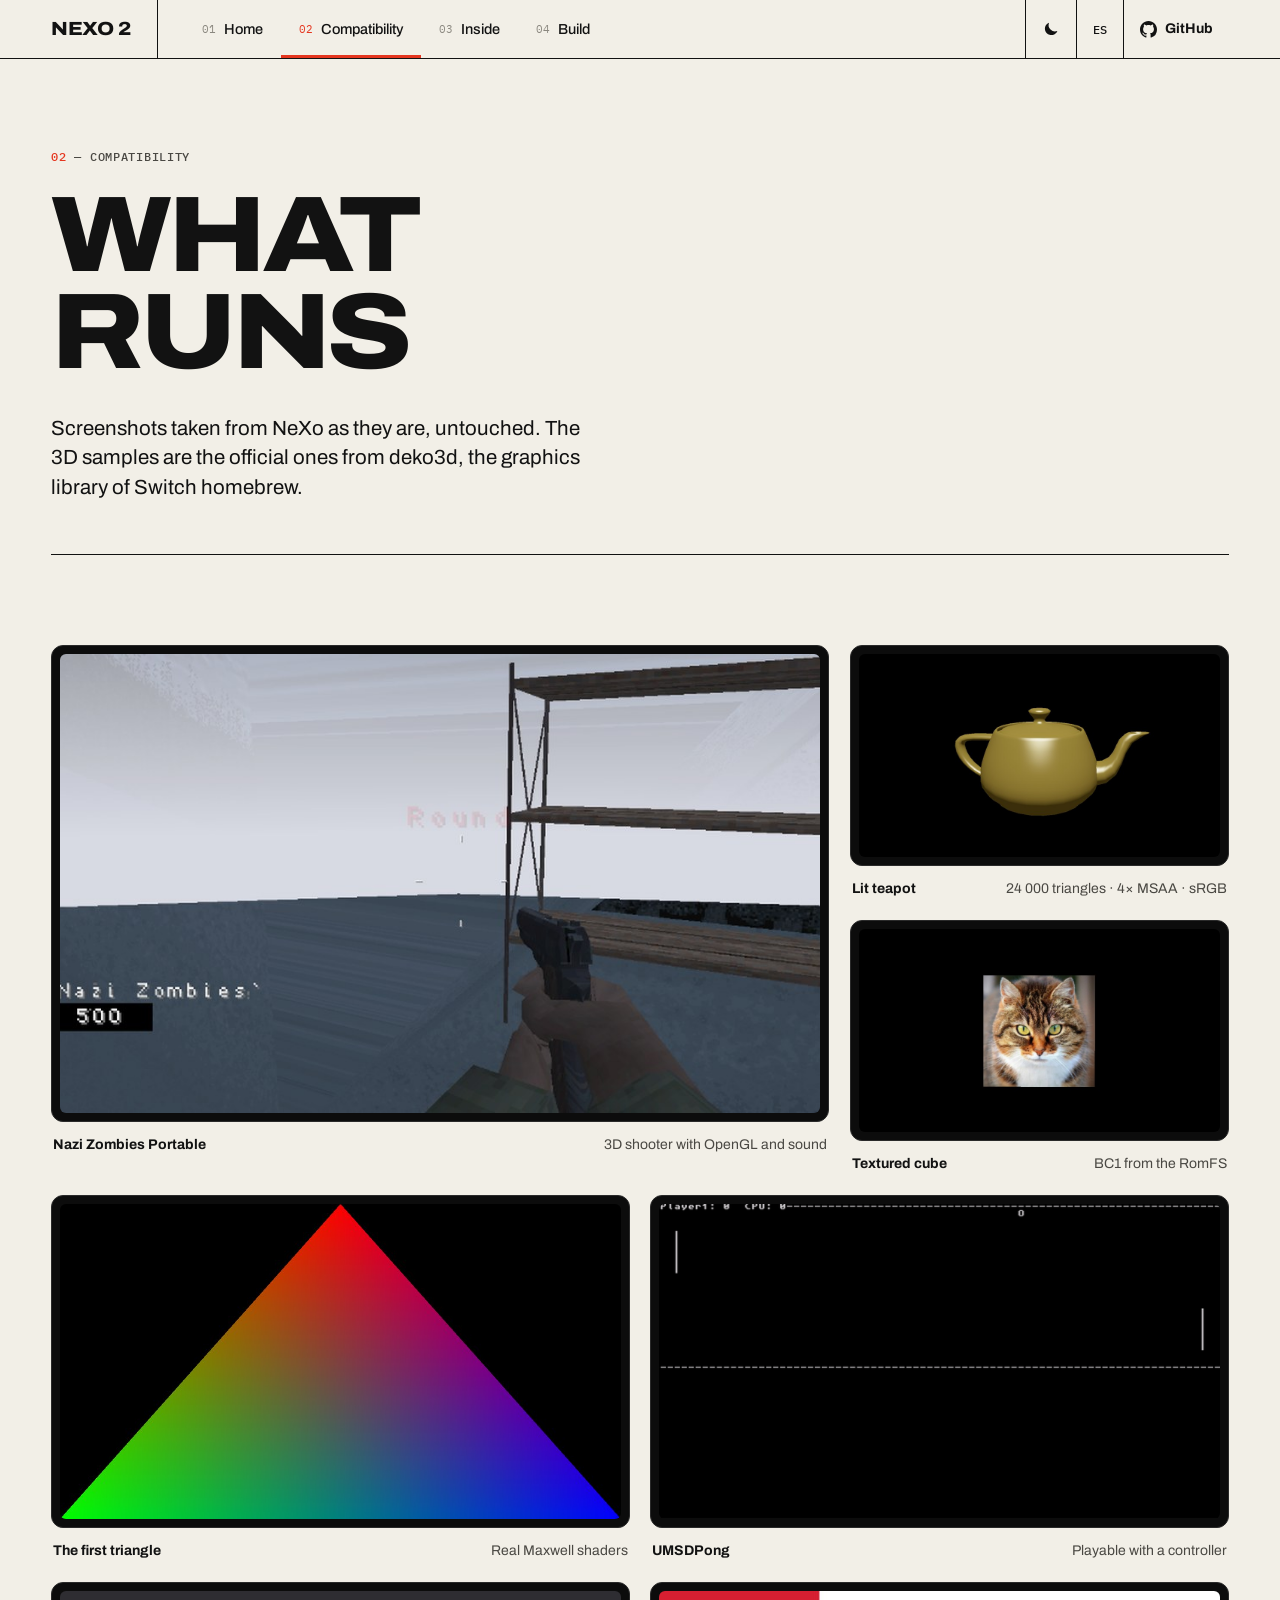
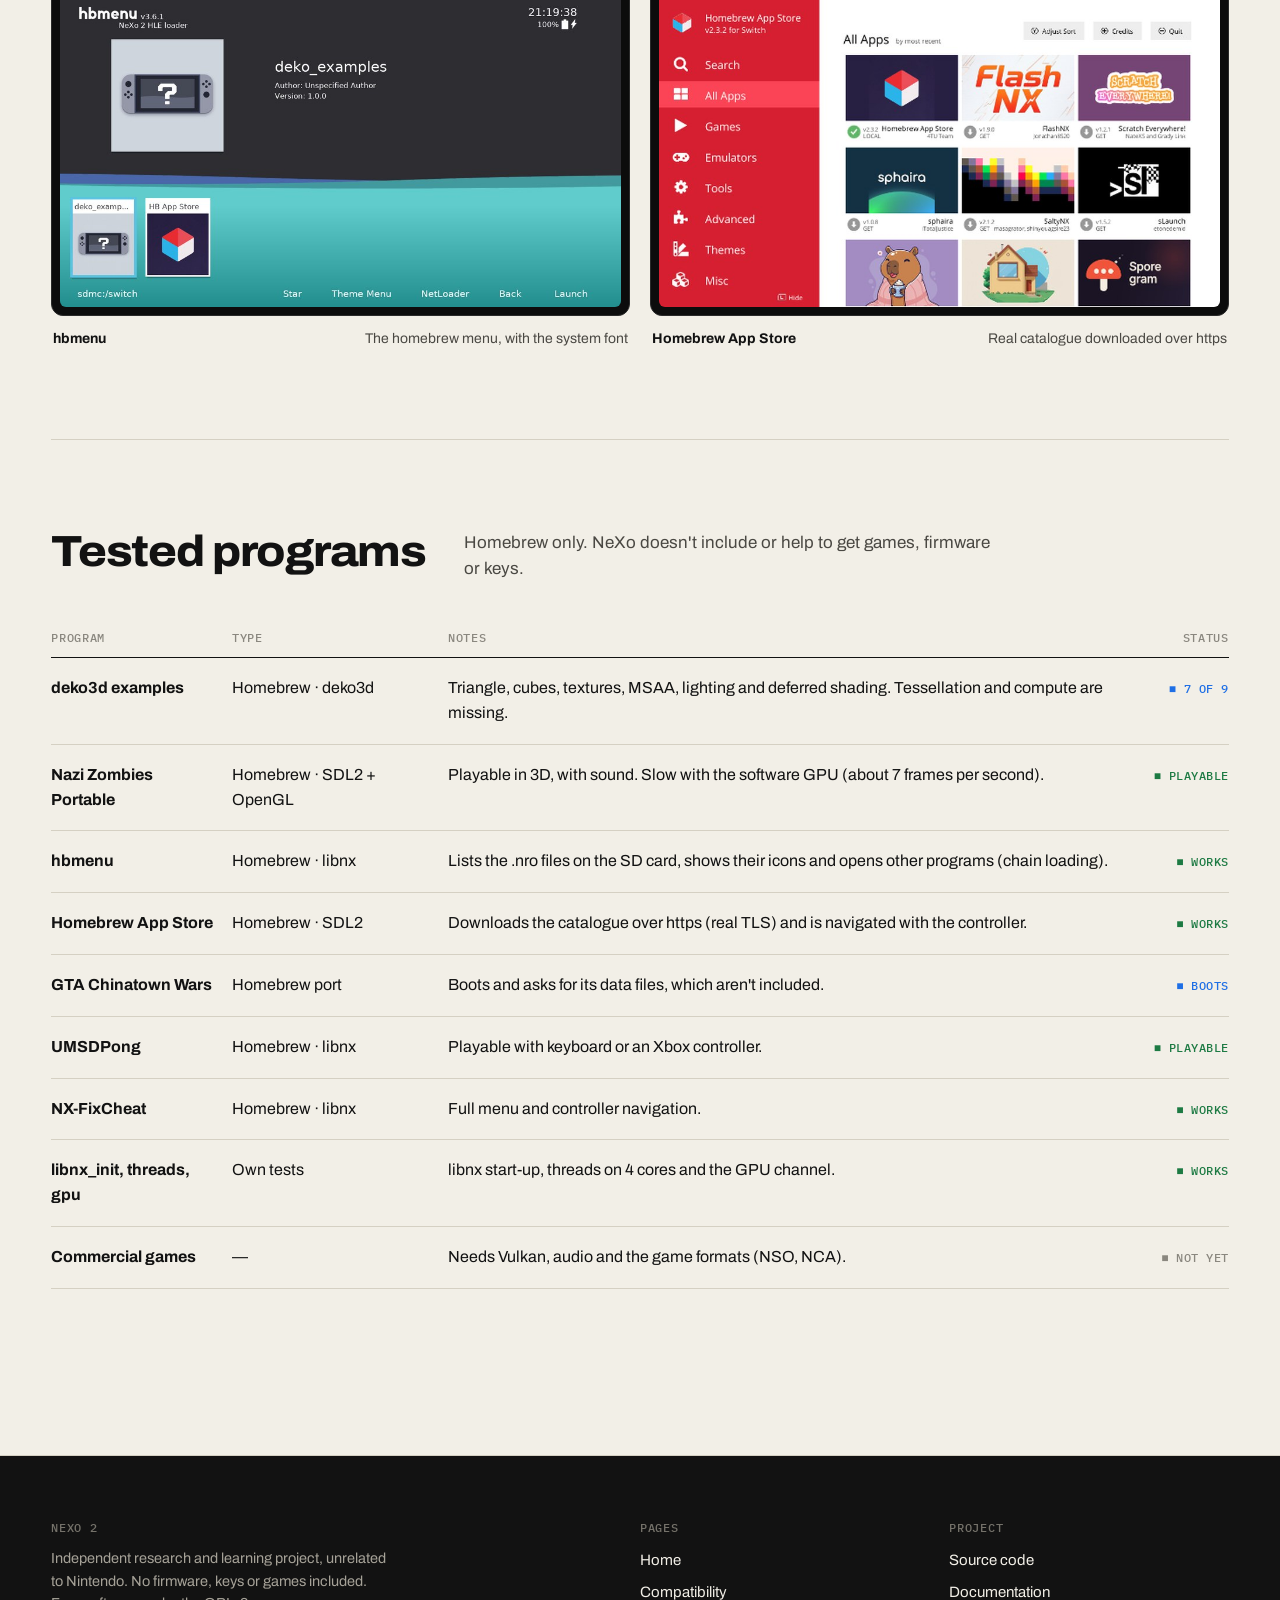
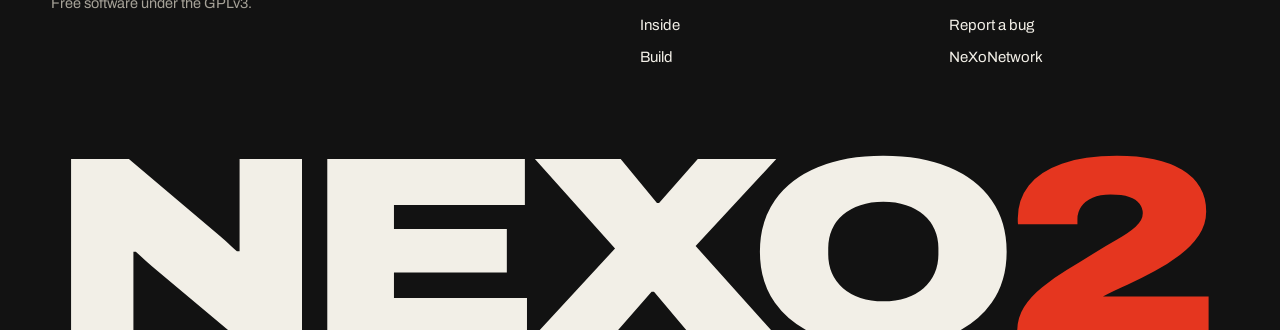
==== commit 5bae6a93: "Add NZP showcase and prerelease links This commit updates the site to highlight Nazi Zombies Portabl" ====
--- a/compatibilidad.html
+++ b/compatibilidad.html
@@ -53,16 +53,16 @@
   <section class="block">
     <div class="shots">
       <figure class="shot big reveal" style="--d:0s">
+        <div class="frame"><div><img src="assets/shot-nzp.jpg" alt="Nazi Zombies Portable" loading="lazy" width="960" height="540"></div></div>
+        <figcaption><b data-i18n="c.nzp.t">Nazi Zombies Portable</b><span data-i18n="c.nzp">Shooter 3D con OpenGL y sonido</span></figcaption>
+      </figure>
+      <figure class="shot  reveal" style="--d:.08s">
         <div class="frame"><div><img src="assets/shot-teapot.jpg" alt="Tetera con luz" loading="lazy" width="960" height="540"></div></div>
         <figcaption><b data-i18n="c.teapot.t">Tetera con luz</b><span data-i18n="c.teapot">24&nbsp;000 triángulos · 4× MSAA · sRGB</span></figcaption>
       </figure>
-      <figure class="shot  reveal" style="--d:.08s">
+      <figure class="shot  reveal" style="--d:.16s">
         <div class="frame"><div><img src="assets/shot-texture.jpg" alt="Cubo con textura" loading="lazy" width="960" height="540"></div></div>
         <figcaption><b data-i18n="c.tex.t">Cubo con textura</b><span data-i18n="c.tex">BC1 desde la RomFS</span></figcaption>
-      </figure>
-      <figure class="shot  reveal" style="--d:.16s">
-        <div class="frame"><div><img src="assets/shot-msaa.jpg" alt="Cubo 3D" loading="lazy" width="960" height="540"></div></div>
-        <figcaption><b data-i18n="c.msaa.t">Cubo 3D</b><span data-i18n="c.msaa">Profundidad y MSAA</span></figcaption>
       </figure>
       <figure class="shot half reveal" style="--d:0s">
         <div class="frame"><div><img src="assets/shot-triangle.jpg" alt="El primer triángulo" loading="lazy" width="960" height="540"></div></div>
@@ -92,6 +92,7 @@
       <thead><tr><th data-i18n="c.th1">Programa</th><th data-i18n="c.th2">Tipo</th><th data-i18n="c.th3">Notas</th><th data-i18n="c.th4">Estado</th></tr></thead>
       <tbody>
         <tr><td>deko3d examples</td><td>Homebrew · deko3d</td><td data-i18n="c.n1">Triángulo, cubos, texturas, MSAA, iluminación y deferred shading. Faltan teselado y compute.</td><td><span class="state part" data-i18n="c.s1">7 de 9</span></td></tr>
+        <tr><td>Nazi Zombies Portable</td><td>Homebrew · SDL2 + OpenGL</td><td data-i18n="c.n9">Se juega en 3D, con sonido. Lento con la GPU por software (unas 7 imágenes por segundo).</td><td><span class="state ok" data-i18n="c.s2">Jugable</span></td></tr>
         <tr><td>hbmenu</td><td>Homebrew · libnx</td><td data-i18n="c.n6">Lista los .nro de la SD, muestra iconos y abre otros programas (carga en cadena).</td><td><span class="state ok" data-i18n="c.s3">Funciona</span></td></tr>
         <tr><td>Homebrew App Store</td><td>Homebrew · SDL2</td><td data-i18n="c.n7">Descarga el catálogo por https (TLS de verdad) y se navega con el mando.</td><td><span class="state ok" data-i18n="c.s3">Funciona</span></td></tr>
         <tr><td>GTA Chinatown Wars</td><td data-i18n="c.port">Port homebrew</td><td data-i18n="c.n8">Arranca y pide sus archivos de datos, que no se incluyen.</td><td><span class="state part" data-i18n="c.s8">Arranca</span></td></tr>
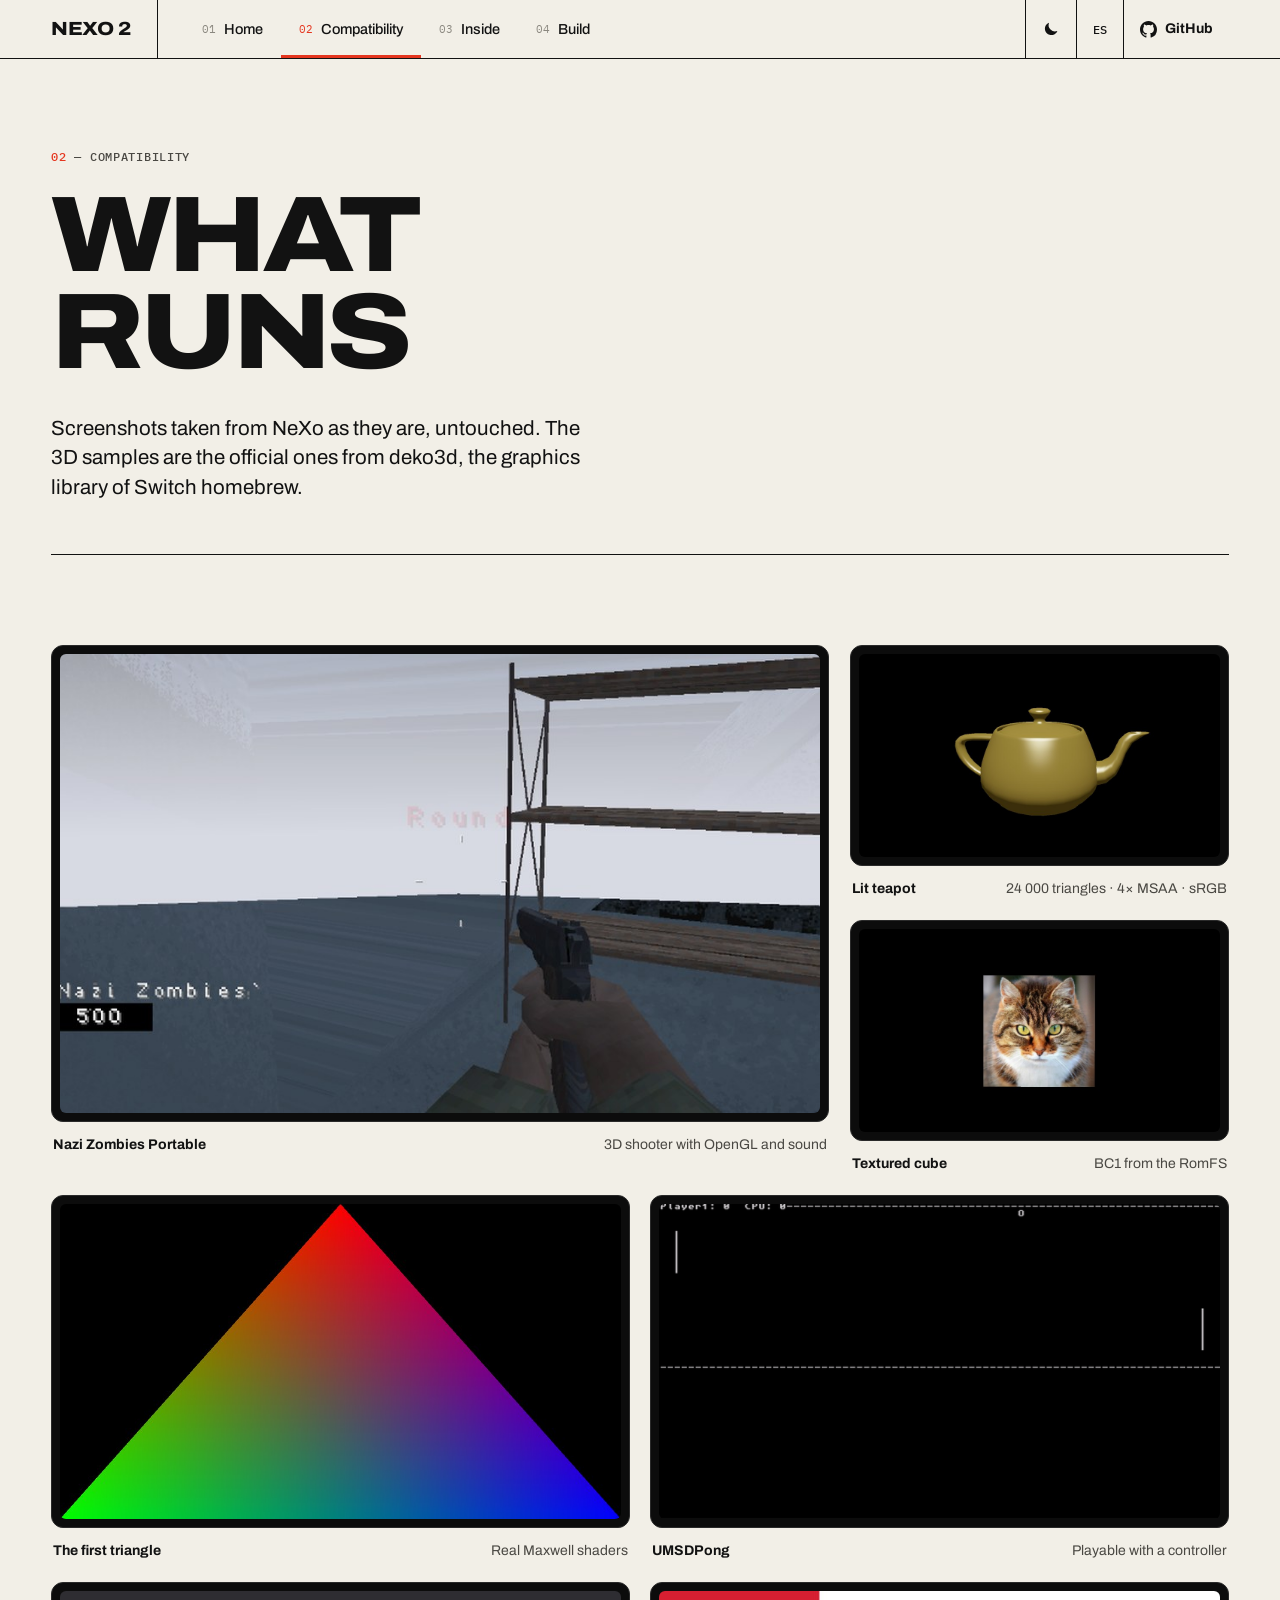
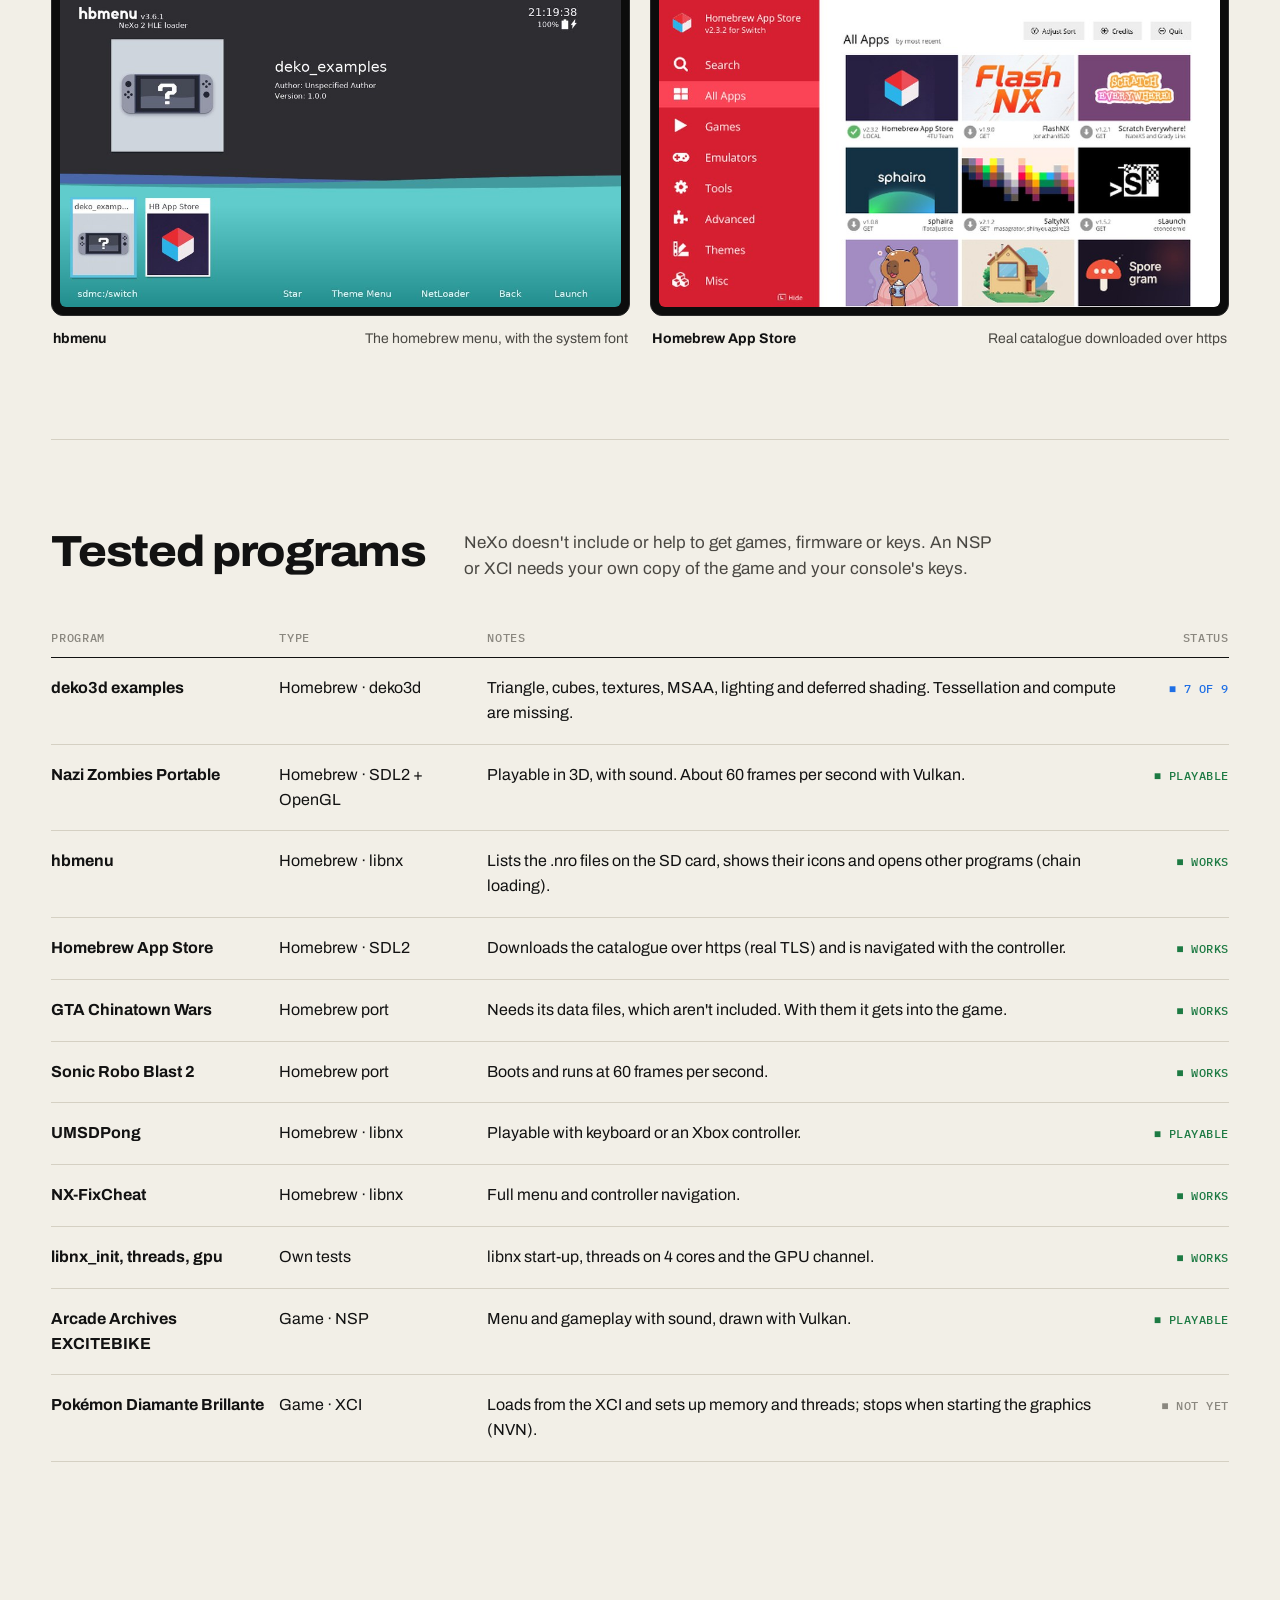
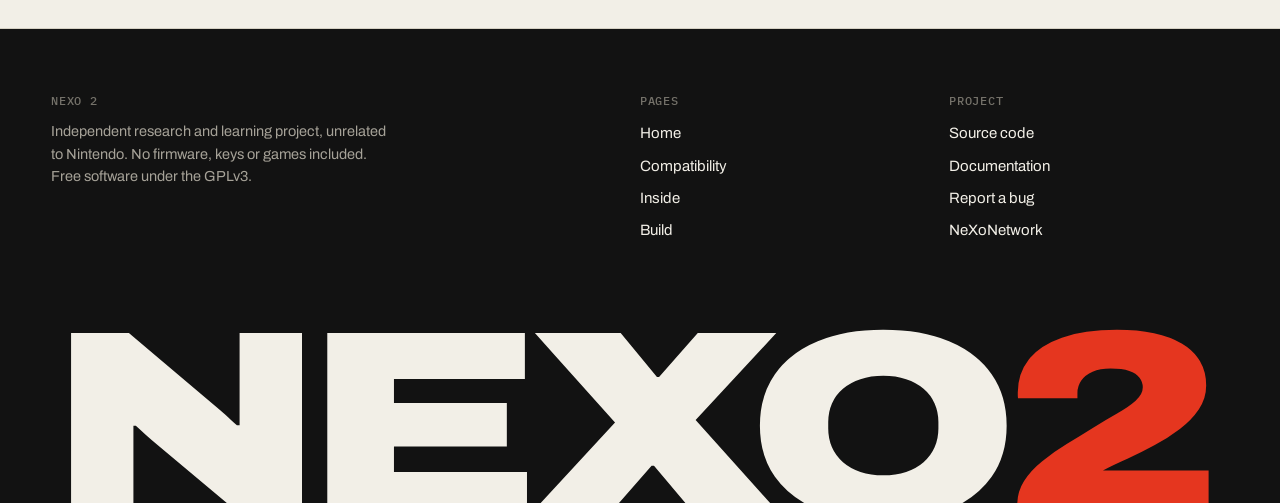
==== commit b174bbc6: "Update for commercial games, Vulkan shaders on the GPU and the Qt interface Compatibility: Excitebik" ====
--- a/compatibilidad.html
+++ b/compatibilidad.html
@@ -86,20 +86,22 @@
   <section class="block">
     <div class="block-head reveal">
       <h2 data-i18n="c.list">Programas probados</h2>
-      <p data-i18n="c.listnote">Sólo homebrew. NeXo no incluye ni ayuda a conseguir juegos, firmware ni claves.</p>
+      <p data-i18n="c.listnote">NeXo no incluye ni ayuda a conseguir juegos, firmware ni claves. Para un NSP o un XCI hacen falta tu copia del juego y las claves de tu consola.</p>
     </div>
     <table class="table reveal">
       <thead><tr><th data-i18n="c.th1">Programa</th><th data-i18n="c.th2">Tipo</th><th data-i18n="c.th3">Notas</th><th data-i18n="c.th4">Estado</th></tr></thead>
       <tbody>
         <tr><td>deko3d examples</td><td>Homebrew · deko3d</td><td data-i18n="c.n1">Triángulo, cubos, texturas, MSAA, iluminación y deferred shading. Faltan teselado y compute.</td><td><span class="state part" data-i18n="c.s1">7 de 9</span></td></tr>
-        <tr><td>Nazi Zombies Portable</td><td>Homebrew · SDL2 + OpenGL</td><td data-i18n="c.n9">Se juega en 3D, con sonido. Lento con la GPU por software (unas 7 imágenes por segundo).</td><td><span class="state ok" data-i18n="c.s2">Jugable</span></td></tr>
+        <tr><td>Nazi Zombies Portable</td><td>Homebrew · SDL2 + OpenGL</td><td data-i18n="c.n9">Se juega en 3D, con sonido. Con Vulkan va a unas 60 imágenes por segundo.</td><td><span class="state ok" data-i18n="c.s2">Jugable</span></td></tr>
         <tr><td>hbmenu</td><td>Homebrew · libnx</td><td data-i18n="c.n6">Lista los .nro de la SD, muestra iconos y abre otros programas (carga en cadena).</td><td><span class="state ok" data-i18n="c.s3">Funciona</span></td></tr>
         <tr><td>Homebrew App Store</td><td>Homebrew · SDL2</td><td data-i18n="c.n7">Descarga el catálogo por https (TLS de verdad) y se navega con el mando.</td><td><span class="state ok" data-i18n="c.s3">Funciona</span></td></tr>
-        <tr><td>GTA Chinatown Wars</td><td data-i18n="c.port">Port homebrew</td><td data-i18n="c.n8">Arranca y pide sus archivos de datos, que no se incluyen.</td><td><span class="state part" data-i18n="c.s8">Arranca</span></td></tr>
+        <tr><td>GTA Chinatown Wars</td><td data-i18n="c.port">Port homebrew</td><td data-i18n="c.n8">Necesita sus archivos de datos, que no se incluyen. Con ellos entra en la partida.</td><td><span class="state ok" data-i18n="c.s3">Funciona</span></td></tr>
+        <tr><td>Sonic Robo Blast 2</td><td data-i18n="c.port">Port homebrew</td><td data-i18n="c.n10">Arranca y corre a 60 imágenes por segundo.</td><td><span class="state ok" data-i18n="c.s3">Funciona</span></td></tr>
         <tr><td>UMSDPong</td><td>Homebrew · libnx</td><td data-i18n="c.n2">Se juega con teclado o mando de Xbox.</td><td><span class="state ok" data-i18n="c.s2">Jugable</span></td></tr>
         <tr><td>NX-FixCheat</td><td>Homebrew · libnx</td><td data-i18n="c.n3">Menú completo y navegación con el mando.</td><td><span class="state ok" data-i18n="c.s3">Funciona</span></td></tr>
         <tr><td>libnx_init, threads, gpu</td><td data-i18n="c.own">Tests propios</td><td data-i18n="c.n4">Arranque de libnx, hilos en 4 núcleos y canal de la GPU.</td><td><span class="state ok" data-i18n="c.s3">Funciona</span></td></tr>
-        <tr><td data-i18n="c.games">Juegos comerciales</td><td>—</td><td data-i18n="c.n5">Faltan Vulkan, audio y los formatos de juego (NSO, NCA).</td><td><span class="state no" data-i18n="c.s5">Todavía no</span></td></tr>
+        <tr><td>Arcade Archives EXCITEBIKE</td><td data-i18n="c.game.nsp">Juego · NSP</td><td data-i18n="c.n11">Menú y partida con sonido, dibujado con Vulkan.</td><td><span class="state ok" data-i18n="c.s2">Jugable</span></td></tr>
+        <tr><td>Pokémon Diamante Brillante</td><td data-i18n="c.game.xci">Juego · XCI</td><td data-i18n="c.n12">Carga desde el XCI y prepara memoria e hilos; se para al iniciar los gráficos (NVN).</td><td><span class="state no" data-i18n="c.s5">Todavía no</span></td></tr>
       </tbody>
     </table>
   </section>
